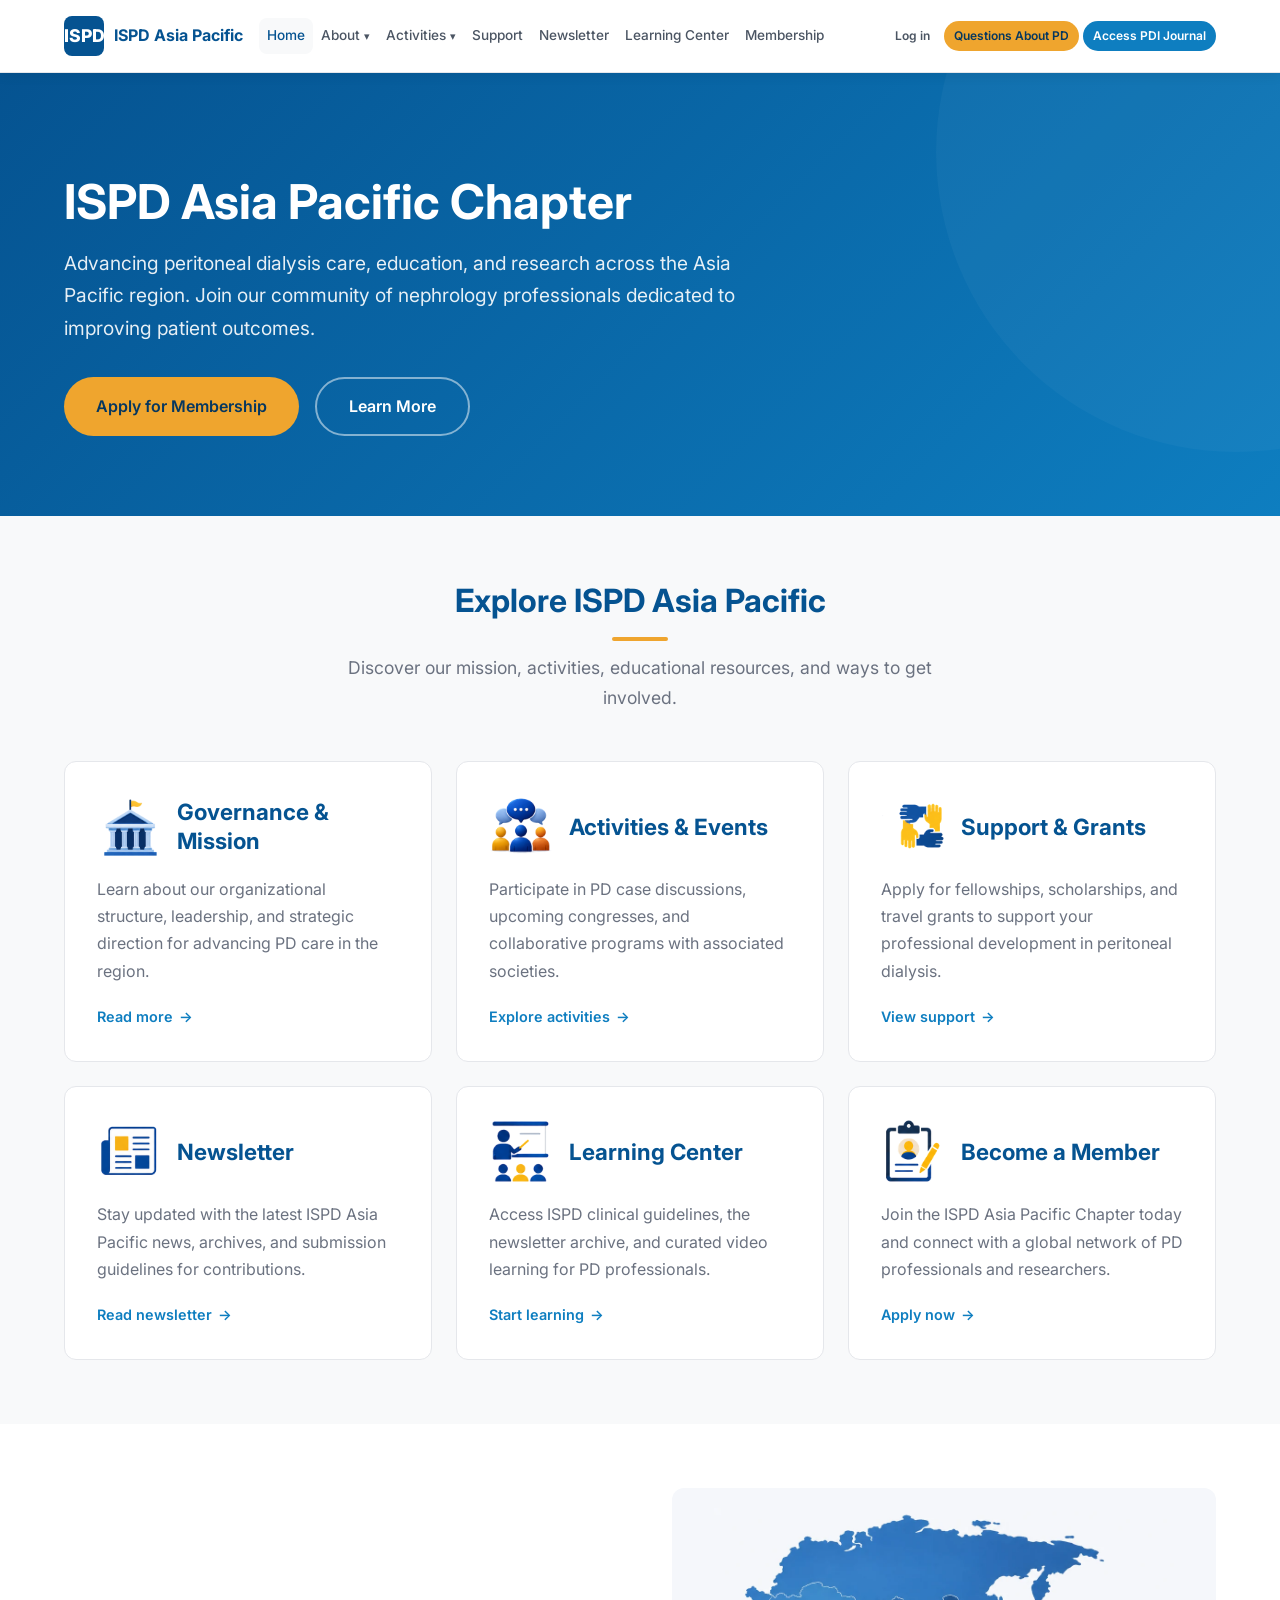
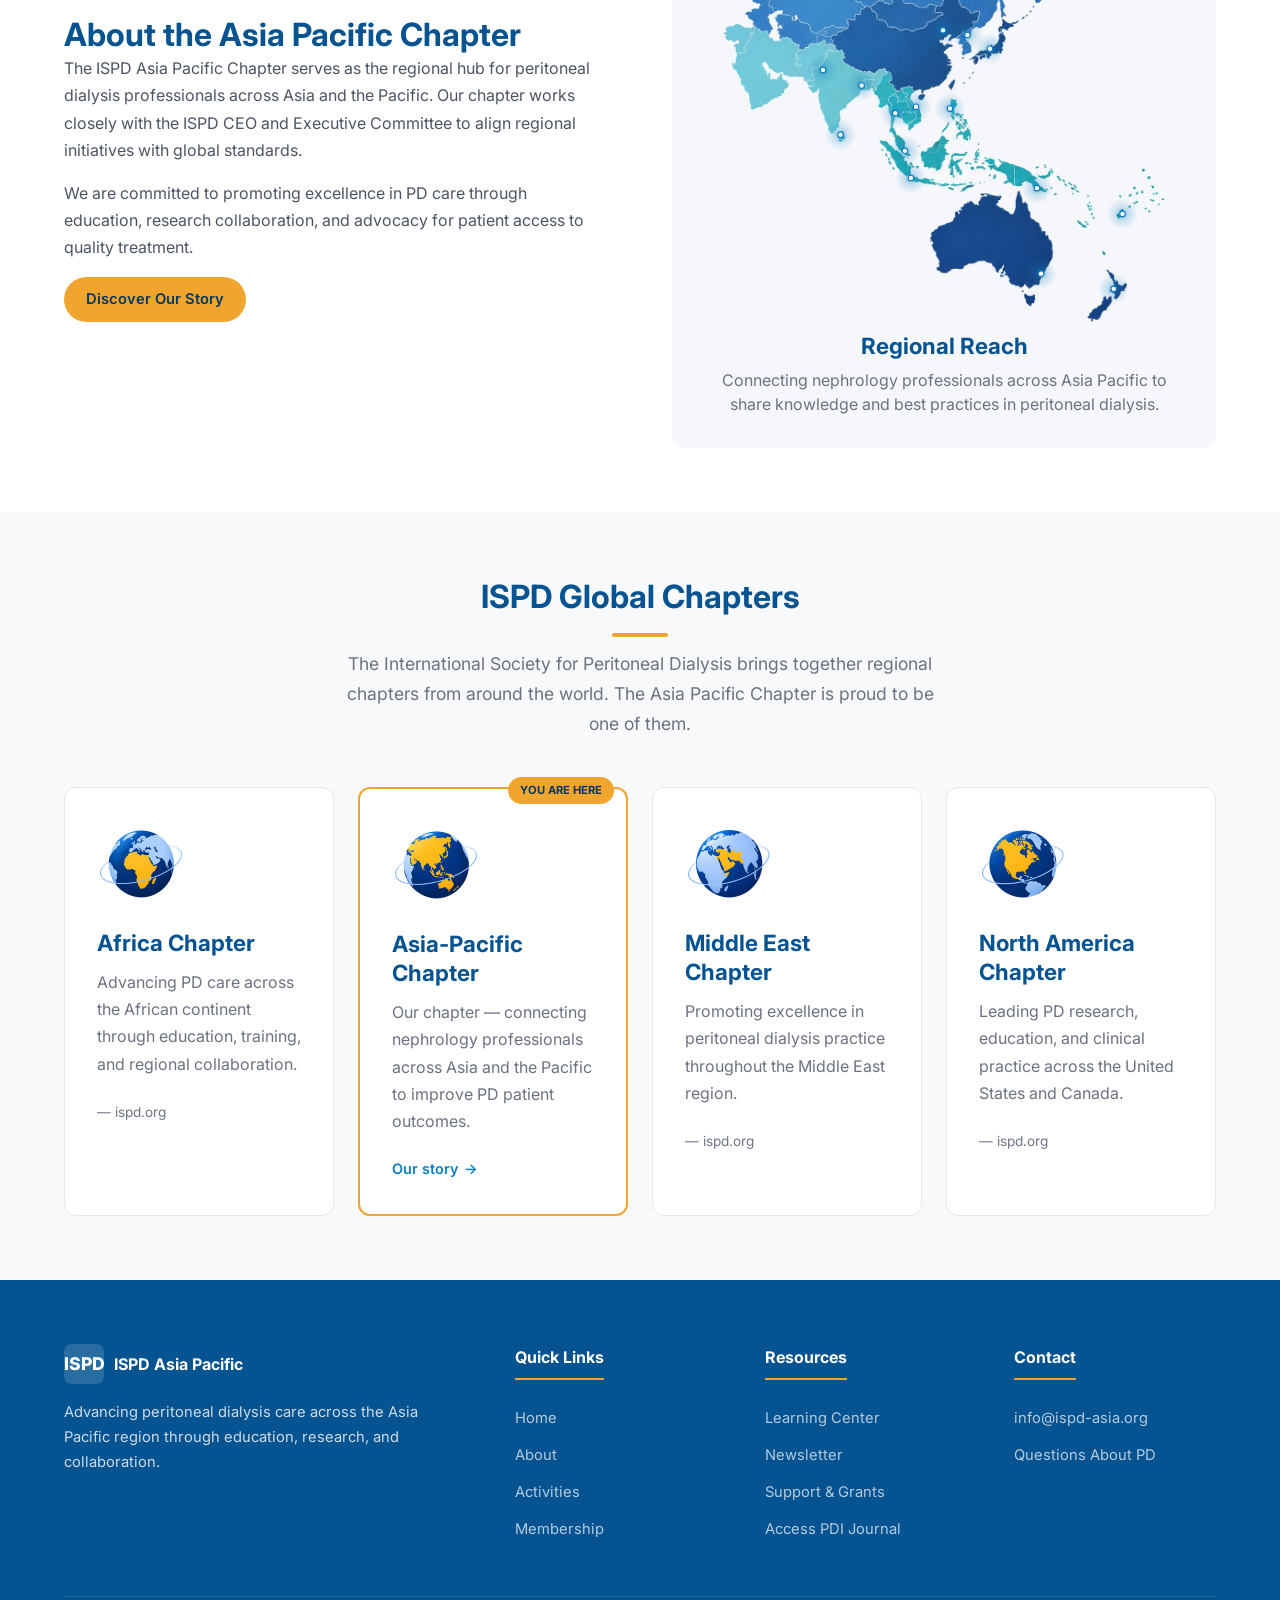
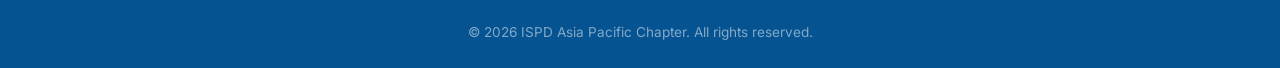
==== index.html @ c8a4e358 "Initial commit" ====
<!DOCTYPE html>
<html lang="en">
<head>
  <meta charset="UTF-8">
  <meta name="viewport" content="width=device-width, initial-scale=1.0">
  <title>Home — ISPD Asia Pacific Chapter</title>
  <meta name="description" content="The Asia-Pacific Chapter of the International Society for Peritoneal Dialysis: advancing PD care, education and research across Asia and the Pacific.">
  <meta property="og:type" content="website">
  <meta property="og:site_name" content="ISPD Asia Pacific Chapter">
  <meta property="og:title" content="ISPD Asia Pacific Chapter">
  <meta property="og:description" content="The Asia-Pacific Chapter of the International Society for Peritoneal Dialysis: advancing PD care, education and research across Asia and the Pacific.">
  <!-- og:image needs an absolute URL once the site has a domain -->
  <meta property="og:image" content="images/history-kl2025-meeting.jpg">
  <link rel="icon" href="images/favicon.svg" type="image/svg+xml">
  <link rel="preconnect" href="https://fonts.googleapis.com">
  <link href="https://fonts.googleapis.com/css2?family=Inter:wght@400;500;600;700&display=swap" rel="stylesheet">
  <link rel="stylesheet" href="css/style.css">
</head>
<body>

  <!-- Header -->
  <header class="header">
    <div class="container">
      <div class="wrapper">
        <div class="left">
          <a href="index.html" class="logo">
            <div class="logo-icon">ISPD</div>
            <div class="logo-text">
              ISPD Asia Pacific
              <small>International Society for Peritoneal Dialysis</small>
            </div>
          </a>
          <nav>
            <ul class="nav-desktop">
              <li><a href="index.html" class="active">Home</a></li>
              <li class="has-dropdown">
                <a href="about.html">About</a>
                <div class="dropdown">
                  <a href="about.html#governance">Governance</a>
                  <a href="about.html#mission">Mission &amp; Goal</a>
                  <a href="about.html#direction">Direction</a>
                  <a href="about.html#uptake">PD Uptake</a>
                  <a href="about.html#history">History</a>
                </div>
              </li>
              <li class="has-dropdown">
                <a href="activities.html">Activities</a>
                <div class="dropdown">
                  <a href="activities.html#case-discussion">PD Case Discussion</a>
                  <a href="activities.html#upcoming">Upcoming ISPD</a>
                  <a href="activities.html#award">Life-time Achievement</a>
                  <a href="activities.html#societies">Associated Societies</a>
                </div>
              </li>
              <li><a href="support.html">Support</a></li>
              <li><a href="newsletter.html">Newsletter</a></li>
              <li><a href="education.html">Learning Center</a></li>
              <li><a href="membership.html">Membership</a></li>
            </ul>
          </nav>
          <button class="menu-toggle" type="button" aria-label="Open menu" aria-expanded="false" aria-controls="mobile-nav">
            <svg viewBox="0 0 18 15" fill="none" aria-hidden="true"><path d="M0 1.25C0 .56.56 0 1.25 0h15c.69 0 1.25.56 1.25 1.25S16.94 2.5 16.25 2.5h-15C.56 2.5 0 1.94 0 1.25ZM0 7.5c0-.69.56-1.25 1.25-1.25h15c.69 0 1.25.56 1.25 1.25s-.56 1.25-1.25 1.25h-15C.56 8.75 0 8.19 0 7.5Zm17.5 6.25c0 .69-.56 1.25-1.25 1.25h-15C.56 15 0 14.44 0 13.75s.56-1.25 1.25-1.25h15c.69 0 1.25.56 1.25 1.25Z" fill="currentColor"/></svg>
            Menu
          </button>
        </div>
        <div class="right">
          <a href="#" class="btn btn-ghost btn-small">Log in</a>
          <a href="#" class="btn btn-primary btn-small">Questions About PD</a>
          <a href="#" class="btn btn-secondary btn-small">Access PDI Journal</a>
        </div>
      </div>
    </div>
  </header>

  <!-- Mobile Nav -->
  <div class="mobile-nav" id="mobile-nav">
    <button class="mobile-nav-close" aria-label="Close menu">&times;</button>
    <a href="index.html">Home</a>
    <a href="about.html">About</a>
    <div class="dropdown-mobile">
      <a href="about.html#governance">&mdash; Governance</a>
      <a href="about.html#mission">&mdash; Mission &amp; Goal</a>
      <a href="about.html#direction">&mdash; Direction</a>
      <a href="about.html#uptake">&mdash; PD Uptake</a>
      <a href="about.html#history">&mdash; History</a>
    </div>
    <a href="activities.html">Activities</a>
    <div class="dropdown-mobile">
      <a href="activities.html#case-discussion">&mdash; PD Case Discussion</a>
      <a href="activities.html#upcoming">&mdash; Upcoming ISPD</a>
      <a href="activities.html#award">&mdash; Life-time Achievement</a>
      <a href="activities.html#societies">&mdash; Associated Societies</a>
    </div>
    <a href="support.html">Support</a>
    <a href="newsletter.html">Newsletter</a>
    <a href="education.html">Learning Center</a>
    <a href="membership.html">Membership</a>
    <div class="mobile-nav-actions">
      <!-- TODO: replace href="#" with the real member login / contact / PDI journal URLs -->
      <a href="#" class="btn btn-primary btn-small">Questions About PD</a>
      <a href="#" class="btn btn-secondary btn-small">Access PDI Journal</a>
      <a href="#" class="btn btn-ghost btn-small">Log in</a>
    </div>
  </div>

  <!-- Hero -->
  <section class="hero">
    <div class="container">
      <div class="hero-content">
        <h1>ISPD Asia Pacific Chapter</h1>
        <p>Advancing peritoneal dialysis care, education, and research across the Asia Pacific region. Join our community of nephrology professionals dedicated to improving patient outcomes.</p>
        <div class="hero-btns">
          <a href="membership.html" class="btn btn-primary btn-large">Apply for Membership</a>
          <a href="about.html" class="btn btn-outline btn-large">Learn More</a>
        </div>
      </div>
    </div>
  </section>

  <!-- Quick Links / Cards -->
  <section class="section section-light">
    <div class="container">
      <div class="section-title">
        <h2>Explore ISPD Asia Pacific</h2>
        <p>Discover our mission, activities, educational resources, and ways to get involved.</p>
      </div>
      <div class="card-grid">
        <div class="card">
          <img class="card-icon" src="images/icons/governance.png" alt="" width="176" height="176" loading="lazy">
          <h3>Governance &amp; Mission</h3>
          <p>Learn about our organizational structure, leadership, and strategic direction for advancing PD care in the region.</p>
          <a href="about.html" class="card-link">Read more</a>
        </div>
        <div class="card">
          <img class="card-icon" src="images/icons/activities.png" alt="" width="176" height="176" loading="lazy">
          <h3>Activities &amp; Events</h3>
          <p>Participate in PD case discussions, upcoming congresses, and collaborative programs with associated societies.</p>
          <a href="activities.html" class="card-link">Explore activities</a>
        </div>
        <div class="card">
          <img class="card-icon" src="images/icons/support.png" alt="" width="176" height="176" loading="lazy">
          <h3>Support &amp; Grants</h3>
          <p>Apply for fellowships, scholarships, and travel grants to support your professional development in peritoneal dialysis.</p>
          <a href="support.html" class="card-link">View support</a>
        </div>
        <div class="card">
          <img class="card-icon" src="images/icons/newsletter.png" alt="" width="176" height="176" loading="lazy">
          <h3>Newsletter</h3>
          <p>Stay updated with the latest ISPD Asia Pacific news, archives, and submission guidelines for contributions.</p>
          <a href="newsletter.html" class="card-link">Read newsletter</a>
        </div>
        <div class="card">
          <img class="card-icon" src="images/icons/education.png" alt="" width="176" height="176" loading="lazy">
          <h3>Learning Center</h3>
          <p>Access ISPD clinical guidelines, the newsletter archive, and curated video learning for PD professionals.</p>
          <a href="education.html" class="card-link">Start learning</a>
        </div>
        <div class="card">
          <img class="card-icon" src="images/icons/membership.png" alt="" width="176" height="176" loading="lazy">
          <h3>Become a Member</h3>
          <p>Join the ISPD Asia Pacific Chapter today and connect with a global network of PD professionals and researchers.</p>
          <a href="membership.html" class="card-link">Apply now</a>
        </div>
      </div>
    </div>
  </section>

  <!-- Highlight Section -->
  <section class="section">
    <div class="container">
      <div class="two-col">
        <div>
          <h2>About the Asia Pacific Chapter</h2>
          <p>The ISPD Asia Pacific Chapter serves as the regional hub for peritoneal dialysis professionals across Asia and the Pacific. Our chapter works closely with the ISPD CEO and Executive Committee to align regional initiatives with global standards.</p>
          <p>We are committed to promoting excellence in PD care through education, research collaboration, and advocacy for patient access to quality treatment.</p>
          <a href="about.html" class="btn btn-primary">Discover Our Story</a>
        </div>
        <div>
          <figure class="region-card">
          <div class="region-map">
            <picture>
              <source srcset="images/asia-pacific-map.webp" type="image/webp">
              <img loading="lazy" src="images/asia-pacific-map.png" width="1000" height="909"
                   alt="Map of the Asia-Pacific region — from Central and South Asia across East and Southeast Asia to Australia, New Zealand and the Pacific islands — with glowing markers on the capital cities of the region">
            </picture>
            <svg class="region-cities" viewBox="0 0 1000 909" aria-hidden="true" focusable="false">
              <defs>
                <radialGradient id="rlAura">
                  <stop offset="0%" stop-color="#0E7EC0" stop-opacity="0.55"/>
                  <stop offset="42%" stop-color="#0E7EC0" stop-opacity="0.20"/>
                  <stop offset="100%" stop-color="#0E7EC0" stop-opacity="0"/>
                </radialGradient>
              </defs>
              <g class="rl-city" style="--delay:0.0s">
                <circle class="rl-aura" cx="237" cy="352" r="34"/>
                <circle class="rl-dot"  cx="237" cy="352" r="6"/>
              </g>
              <g class="rl-city" style="--delay:0.47s">
                <circle class="rl-aura" cx="321" cy="386" r="34"/>
                <circle class="rl-dot"  cx="321" cy="386" r="6"/>
              </g>
              <g class="rl-city" style="--delay:0.94s">
                <circle class="rl-aura" cx="275" cy="493" r="34"/>
                <circle class="rl-dot"  cx="275" cy="493" r="6"/>
              </g>
              <g class="rl-city" style="--delay:1.41s">
                <circle class="rl-aura" cx="394" cy="446" r="34"/>
                <circle class="rl-dot"  cx="394" cy="446" r="6"/>
              </g>
              <g class="rl-city" style="--delay:1.88s">
                <circle class="rl-aura" cx="439" cy="432" r="34"/>
                <circle class="rl-dot"  cx="439" cy="432" r="6"/>
              </g>
              <g class="rl-city" style="--delay:2.35s">
                <circle class="rl-aura" cx="415" cy="528" r="34"/>
                <circle class="rl-dot"  cx="415" cy="528" r="6"/>
              </g>
              <g class="rl-city" style="--delay:2.82s">
                <circle class="rl-aura" cx="428" cy="587" r="34"/>
                <circle class="rl-dot"  cx="428" cy="587" r="6"/>
              </g>
              <g class="rl-city" style="--delay:3.29s">
                <circle class="rl-aura" cx="513" cy="436" r="34"/>
                <circle class="rl-dot"  cx="513" cy="436" r="6"/>
              </g>
              <g class="rl-city" style="--delay:0.16s">
                <circle class="rl-aura" cx="498" cy="266" r="34"/>
                <circle class="rl-dot"  cx="498" cy="266" r="6"/>
              </g>
              <g class="rl-city" style="--delay:0.63s">
                <circle class="rl-aura" cx="551" cy="276" r="34"/>
                <circle class="rl-dot"  cx="551" cy="276" r="6"/>
              </g>
              <g class="rl-city" style="--delay:1.1s">
                <circle class="rl-aura" cx="600" cy="306" r="34"/>
                <circle class="rl-dot"  cx="600" cy="306" r="6"/>
              </g>
              <g class="rl-city" style="--delay:1.57s">
                <circle class="rl-aura" cx="702" cy="609" r="34"/>
                <circle class="rl-dot"  cx="702" cy="609" r="6"/>
              </g>
              <g class="rl-city" style="--delay:2.04s">
                <circle class="rl-aura" cx="711" cy="795" r="34"/>
                <circle class="rl-dot"  cx="711" cy="795" r="6"/>
              </g>
              <g class="rl-city" style="--delay:2.51s">
                <circle class="rl-aura" cx="869" cy="828" r="34"/>
                <circle class="rl-dot"  cx="869" cy="828" r="6"/>
              </g>
              <g class="rl-city" style="--delay:2.98s">
                <circle class="rl-aura" cx="888" cy="665" r="34"/>
                <circle class="rl-dot"  cx="888" cy="665" r="6"/>
              </g>
            </svg>
          </div>
            <figcaption>
              <h3>Regional Reach</h3>
              <p>Connecting nephrology professionals across Asia Pacific to share knowledge and best practices in peritoneal dialysis.</p>
            </figcaption>
          </figure>
        </div>
      </div>
    </div>
  </section>

  <!-- ISPD Global Chapters -->
  <section class="section section-light">
    <div class="container">
      <div class="section-title">
        <h2>ISPD Global Chapters</h2>
        <p>The International Society for Peritoneal Dialysis brings together regional chapters from around the world. The Asia Pacific Chapter is proud to be one of them.</p>
      </div>
      <div class="card-grid card-grid-4">
        <div class="card">
          <img class="card-icon" src="images/icons/chapter-africa.png" alt="" width="176" height="176" loading="lazy">
          <h3>Africa Chapter</h3>
          <p>Advancing PD care across the African continent through education, training, and regional collaboration.</p>
          <span style="color: var(--text-muted); font-size: 0.85rem;">— ispd.org</span>
        </div>
        <div class="card" style="border: 2px solid var(--accent); position: relative;">
          <div style="position: absolute; top: -12px; right: 12px; background: var(--accent); color: var(--on-accent); font-size: 0.7rem; font-weight: 700; padding: 4px 12px; border-radius: 999px;">YOU ARE HERE</div>
          <img class="card-icon" src="images/icons/chapter-asia-pacific.png" alt="" width="176" height="176" loading="lazy">
          <h3>Asia-Pacific Chapter</h3>
          <p>Our chapter — connecting nephrology professionals across Asia and the Pacific to improve PD patient outcomes.</p>
          <a href="about.html" class="card-link">Our story</a>
        </div>
        <div class="card">
          <img class="card-icon" src="images/icons/chapter-middle-east.png" alt="" width="176" height="176" loading="lazy">
          <h3>Middle East Chapter</h3>
          <p>Promoting excellence in peritoneal dialysis practice throughout the Middle East region.</p>
          <span style="color: var(--text-muted); font-size: 0.85rem;">— ispd.org</span>
        </div>
        <div class="card">
          <img class="card-icon" src="images/icons/chapter-north-america.png" alt="" width="176" height="176" loading="lazy">
          <h3>North America Chapter</h3>
          <p>Leading PD research, education, and clinical practice across the United States and Canada.</p>
          <span style="color: var(--text-muted); font-size: 0.85rem;">— ispd.org</span>
        </div>
      </div>
    </div>
  </section>

  <!-- Footer -->
  <footer class="footer">
    <div class="container">
      <div class="footer-grid">
        <div>
          <div class="logo" style="margin-bottom: 16px; color: #fff;">
            <div class="logo-icon" style="background: rgba(255,255,255,0.15);">ISPD</div>
            <div class="logo-text" style="color: #fff;">
              ISPD Asia Pacific
              <small style="color: rgba(255,255,255,0.6);">International Society for Peritoneal Dialysis</small>
            </div>
          </div>
          <p>Advancing peritoneal dialysis care across the Asia Pacific region through education, research, and collaboration.</p>
        </div>
        <div>
          <h4>Quick Links</h4>
          <a href="index.html">Home</a>
          <a href="about.html">About</a>
          <a href="activities.html">Activities</a>
          <a href="membership.html">Membership</a>
        </div>
        <div>
          <h4>Resources</h4>
          <a href="education.html">Learning Center</a>
          <a href="newsletter.html">Newsletter</a>
          <a href="support.html">Support &amp; Grants</a>
          <a href="#">Access PDI Journal</a>
        </div>
        <div>
          <h4>Contact</h4>
          <a href="mailto:info@ispd-asia.org">info@ispd-asia.org</a>
          <a href="#">Questions About PD</a>
        </div>
      </div>
      <div class="footer-bottom">
        © 2026 ISPD Asia Pacific Chapter. All rights reserved.
      </div>
    </div>
  </footer>

  <script src="js/main.js"></script>
</body>
</html>
---- css/style.css ----
/* ========================================
   ISPD Asia Pacific Chapter - Static Site
   ======================================== */

/* --- CSS Variables --- */
:root {
  /* Palette sampled from ispd.org (its own CSS custom properties) */
  --primary: #055391;        /* ISPD navy   - headings, header, hero  */
  --primary-light: #0E7EC0;  /* ISPD blue   - gradients, hover        */
  --secondary: #0E7EC0;      /* ISPD blue   - secondary buttons, links*/
  --accent: #EFA52E;         /* ISPD gold   - primary call to action   */
  --accent-dark: #D68C1B;
  --on-accent: #06375F;      /* navy text on gold: 5.4:1, readable    */
  --text: #4B5563;
  --text-light: #6B7280;
  --text-muted: #6E7686;   /* 4.6:1 on white - the ISPD grey is too pale to read */
  --bg: #ffffff;
  --bg-light: #F8F9FA;
  --bg-dark: #055391;
  --border: #E5E7EB;
  --shadow: 0 2px 12px rgba(0, 0, 0, 0.08);
  --shadow-hover: 0 8px 24px rgba(0, 0, 0, 0.12);
  --radius: 8px;
  --radius-lg: 12px;
  --radius-pill: 999px;
  --container: 1200px;
  --font: 'Inter', -apple-system, BlinkMacSystemFont, 'Segoe UI', Roboto, sans-serif;
  --transition: all 0.3s ease;
}

/* --- Reset & Base --- */
*, *::before, *::after { box-sizing: border-box; margin: 0; padding: 0; }
html { scroll-behavior: smooth; }
body {
  font-family: var(--font);
  font-size: 16px;
  line-height: 1.7;
  color: var(--text);
  background: var(--bg);
}
img { max-width: 100%; height: auto; display: block; }
a { color: var(--secondary); text-decoration: none; transition: var(--transition); }
a:hover { color: var(--primary); }
ul { list-style: none; }
h1, h2, h3, h4 { font-weight: 700; line-height: 1.3; color: var(--primary); }
h1 { font-size: 2.5rem; }
h2 { font-size: 2rem; }
h3 { font-size: 1.4rem; }
h4 { font-size: 1.1rem; }
p { margin-bottom: 1rem; }

/* --- Layout --- */
.container { max-width: var(--container); margin: 0 auto; padding: 0 24px; }
.section { padding: 64px 0; }
.section-light { background: var(--bg-light); }
.section-title {
  text-align: center;
  margin-bottom: 48px;
}
.section-title h2::after {
  content: '';
  display: block;
  width: 56px;
  height: 4px;
  margin: 16px auto 0;
  background: var(--accent);
  border-radius: 2px;
}
.section-title h2 { margin-bottom: 12px; }
.section-title p {
  color: var(--text-light);
  font-size: 1.1rem;
  max-width: 600px;
  margin: 0 auto;
}

/* --- Header --- */
.header {
  background: var(--bg);
  border-bottom: 1px solid var(--border);
  position: sticky;
  top: 0;
  z-index: 1000;
  box-shadow: var(--shadow);
}
.header .wrapper {
  display: flex;
  align-items: center;
  justify-content: space-between;
  height: 72px;
  gap: 16px;
}
.header .left {
  display: flex;
  align-items: center;
  gap: 16px;
  flex-shrink: 0;
  min-width: 0;
}
.logo {
  display: flex;
  align-items: center;
  gap: 10px;
  font-weight: 700;
  font-size: 1rem;
  color: var(--primary);
  white-space: nowrap;
  flex-shrink: 0;
}
.logo-icon {
  width: 40px;
  height: 40px;
  background: var(--primary);
  border-radius: var(--radius);
  display: flex;
  align-items: center;
  justify-content: center;
  color: #fff;
  font-size: 1.1rem;
  font-weight: 800;
  flex-shrink: 0;
}
.logo-text small {
  display: block;
  font-size: 0.7rem;
  font-weight: 500;
  color: var(--text-muted);
  letter-spacing: 0.3px;
  line-height: 1.3;
}

/* --- Navigation --- */
.nav-desktop { display: flex; align-items: center; gap: 2px; }
.nav-desktop > li { position: relative; }
.nav-desktop > li > a {
  display: block;
  padding: 8px 12px;
  color: var(--text);
  font-weight: 500;
  font-size: 0.9rem;
  border-radius: var(--radius);
  white-space: nowrap;
}
.nav-desktop > li > a:hover,
.nav-desktop > li > a.active {
  background: var(--bg-light);
  color: var(--primary);
}
.nav-desktop > li.has-dropdown > a::after {
  content: '▾';
  margin-left: 4px;
  font-size: 0.7rem;
}
.dropdown {
  position: absolute;
  top: 100%;
  left: 0;
  background: var(--bg);
  border: 1px solid var(--border);
  border-radius: var(--radius);
  box-shadow: var(--shadow-hover);
  min-width: 220px;
  padding: 8px 0;
  opacity: 0;
  visibility: hidden;
  transform: translateY(8px);
  transition: var(--transition);
}
.nav-desktop > li:hover .dropdown {
  opacity: 1;
  visibility: visible;
  transform: translateY(0);
}
.dropdown a {
  display: block;
  padding: 10px 20px;
  color: var(--text);
  font-size: 0.92rem;
}
.dropdown a:hover {
  background: var(--bg-light);
  color: var(--primary);
}

/* --- Header Right --- */
.header .right {
  display: flex;
  align-items: center;
  gap: 8px;
  flex-shrink: 0;
}
.header .right .btn-small {
  padding: 6px 12px;
  font-size: 0.8rem;
}

/* --- Buttons --- */
.btn {
  display: inline-flex;
  align-items: center;
  justify-content: center;
  gap: 6px;
  padding: 10px 22px;
  font-size: 0.92rem;
  font-weight: 600;
  border-radius: var(--radius-pill);
  border: none;
  cursor: pointer;
  transition: var(--transition);
  text-decoration: none;
}
/* ISPD swaps gold and blue between a button and its hover state */
.btn-primary {
  background: var(--accent);
  color: var(--on-accent);
}
.btn-primary:hover {
  background: var(--secondary);
  color: #fff;
  transform: translateY(-1px);
  box-shadow: var(--shadow-hover);
}
.btn-secondary {
  background: var(--secondary);
  color: #fff;
}
.btn-secondary:hover {
  background: var(--accent);
  color: var(--on-accent);
  transform: translateY(-1px);
}
.btn-outline {
  background: transparent;
  color: var(--primary);
  border: 2px solid var(--primary);
}
.btn-outline:hover {
  background: var(--primary);
  color: #fff;
}
.btn-ghost {
  background: transparent;
  color: var(--text);
  padding: 10px 14px;
}
.btn-ghost:hover { color: var(--primary); }
.btn-small { padding: 7px 16px; font-size: 0.85rem; }
.btn-large { padding: 14px 32px; font-size: 1rem; }

/* --- Mobile Menu --- */
.menu-toggle {
  display: none;
  align-items: center;
  gap: 8px;
  cursor: pointer;
  font-weight: 600;
  font-size: 0.95rem;
  color: var(--text);
  padding: 8px 12px;
  border-radius: var(--radius);
}
.menu-toggle:hover { background: var(--bg-light); }
.menu-toggle svg { width: 20px; height: 20px; }

/* --- Hero --- */
.hero {
  background: linear-gradient(135deg, var(--primary) 0%, var(--primary-light) 100%);
  color: #fff;
  padding: 100px 0 80px;
  position: relative;
  overflow: hidden;
}
.hero::before {
  content: '';
  position: absolute;
  top: -50%;
  right: -20%;
  width: 600px;
  height: 600px;
  background: rgba(255,255,255,0.03);
  border-radius: 50%;
}
.hero .container { position: relative; z-index: 1; }
.hero-content { max-width: 700px; }
.hero h1 {
  font-size: 3rem;
  color: #fff;
  margin-bottom: 16px;
  line-height: 1.2;
}
.hero p {
  font-size: 1.2rem;
  opacity: 0.9;
  margin-bottom: 32px;
}
.hero-btns {
  display: flex;
  gap: 16px;
  flex-wrap: wrap;
}
.hero .btn-primary {
  background: var(--accent);
  color: var(--on-accent);
}
.hero .btn-primary:hover {
  background: #fff;
  color: var(--primary);
  transform: translateY(-2px);
}
.hero .btn-outline {
  border-color: rgba(255,255,255,0.5);
  color: #fff;
}
.hero .btn-outline:hover {
  background: rgba(255,255,255,0.1);
  border-color: #fff;
  color: #fff;
}

/* --- Cards --- */
.card-grid {
  display: grid;
  grid-template-columns: repeat(auto-fit, minmax(280px, 1fr));
  gap: 24px;
}
/* Use for rows of four cards so the last one does not sit alone on its own line. */
.card-grid-4 { grid-template-columns: repeat(auto-fit, minmax(230px, 1fr)); }
.card {
  background: var(--bg);
  border: 1px solid var(--border);
  border-radius: var(--radius-lg);
  padding: 32px;
  transition: var(--transition);
}
.card:hover {
  box-shadow: var(--shadow-hover);
  transform: translateY(-4px);
  border-color: var(--accent);
}
.card-icon {
  width: 76px;
  height: 76px;
  display: flex;
  align-items: center;
  justify-content: center;
  font-size: 2.6rem;   /* the cards that still use an emoji */
  line-height: 1;
  margin-bottom: 20px;
  color: var(--primary);
}
/* illustrated icons: transparent PNGs, so no tinted box behind them */
img.card-icon { object-fit: contain; }
/* the chapter globes keep the stacked layout, so they get a little more room;
   at 76px the gold region is hard to make out */
.card-grid-4 .card-icon { width: 88px; height: 88px; }
.card h3 { margin-bottom: 12px; }

/* Icon and heading share the first row, so the pair reads as one unit and the
   grid gets noticeably shorter. Scoped away from .card-grid-4: those cards are
   only ~230px wide and a heading beside the icon wraps to two lines there. */
.card-grid:not(.card-grid-4) .card {
  display: grid;
  grid-template-columns: 64px 1fr;
  column-gap: 16px;
  align-items: center;
  align-content: start;
}
.card-grid:not(.card-grid-4) .card > * { grid-column: 1 / -1; }
.card-grid:not(.card-grid-4) .card .card-icon {
  grid-column: 1;
  grid-row: 1;
  width: 64px;
  height: 64px;
  margin-bottom: 0;
  font-size: 2.1rem;
}
.card-grid:not(.card-grid-4) .card h3 {
  grid-column: 2;
  grid-row: 1;
  margin-bottom: 0;
}
.card-grid:not(.card-grid-4) .card p { margin-top: 18px; }
.card-grid:not(.card-grid-4) .card .card-link { justify-self: start; }
.card p { color: var(--text-light); margin-bottom: 20px; }
.card-link {
  display: inline-flex;
  align-items: center;
  gap: 6px;
  font-weight: 600;
  font-size: 0.9rem;
}
.card-link::after {
  content: '→';
  transition: var(--transition);
}
.card:hover .card-link::after { transform: translateX(4px); }

/* --- Feature List --- */
.feature-list li {
  display: flex;
  align-items: flex-start;
  gap: 16px;
  padding: 20px 0;
  border-bottom: 1px solid var(--border);
}
.feature-list li:last-child { border-bottom: none; }
.feature-list .icon {
  width: 48px;
  height: 48px;
  background: var(--bg-light);
  border-radius: var(--radius);
  display: flex;
  align-items: center;
  justify-content: center;
  font-size: 1.3rem;
  flex-shrink: 0;
  color: var(--primary);
}
.feature-list img.icon {
  width: 64px;
  height: 64px;
  background: none;
  border-radius: 0;
  box-shadow: none;          /* .two-col img would otherwise frame them */
  object-fit: contain;
  display: block;
}
.feature-list h4 { margin-bottom: 4px; }
.feature-list p { margin: 0; color: var(--text-light); font-size: 0.95rem; }

/* --- Two Columns --- */
.two-col {
  display: grid;
  grid-template-columns: 1fr 1fr;
  gap: 64px;
  align-items: center;
}
.two-col.reverse { direction: rtl; }
.two-col.reverse > * { direction: ltr; }
.two-col img {
  border-radius: var(--radius-lg);
  box-shadow: var(--shadow);
}

/* --- Page Header --- */
.page-header {
  background: linear-gradient(135deg, var(--primary) 0%, var(--primary-light) 100%);
  border-bottom: 4px solid var(--accent);
  color: #fff;
  padding: 60px 0;
  text-align: center;
}
.page-header h1 { color: #fff; margin-bottom: 8px; }
.page-header p { opacity: 0.9; font-size: 1.1rem; margin: 0; }

/* --- Breadcrumb --- */
.breadcrumb {
  display: flex;
  align-items: center;
  gap: 8px;
  font-size: 0.85rem;
  color: var(--text-muted);
  margin-bottom: 24px;
}
.breadcrumb a { color: var(--text-muted); }
.breadcrumb a:hover { color: var(--primary); }
.breadcrumb span { color: var(--text-light); }

/* --- Content Styles --- */
.content h2 { margin: 40px 0 16px; }
.content h3 { margin: 28px 0 12px; }
.content ul { list-style: disc; padding-left: 24px; margin-bottom: 16px; }
.content ul li { margin-bottom: 8px; color: var(--text-light); }
.content p { color: var(--text-light); }

/* --- Form --- */
.form-group { margin-bottom: 20px; }
.form-group label {
  display: block;
  font-weight: 600;
  font-size: 0.9rem;
  margin-bottom: 6px;
  color: var(--text);
}
.form-group input,
.form-group textarea,
.form-group select {
  width: 100%;
  padding: 12px 16px;
  border: 1px solid var(--border);
  border-radius: var(--radius);
  font-family: var(--font);
  font-size: 0.95rem;
  color: var(--text);
  background: var(--bg);
  transition: var(--transition);
}
.form-group input:focus,
.form-group textarea:focus,
.form-group select:focus {
  outline: none;
  border-color: var(--secondary);
  box-shadow: 0 0 0 3px rgba(74, 159, 212, 0.15);
}
.form-row {
  display: grid;
  grid-template-columns: 1fr 1fr;
  gap: 16px;
}

/* --- Footer --- */
.footer {
  background: var(--primary);
  color: rgba(255,255,255,0.8);
  padding: 64px 0 24px;
}
.footer-grid {
  display: grid;
  grid-template-columns: 2fr 1fr 1fr 1fr;
  gap: 48px;
  margin-bottom: 48px;
}
.footer h4 {
  color: #fff;
  font-size: 1rem;
  margin-bottom: 20px;
  padding-bottom: 10px;
  border-bottom: 2px solid var(--accent);
  display: inline-block;
}
.footer p { font-size: 0.92rem; line-height: 1.7; }
.footer a {
  display: block;
  color: rgba(255,255,255,0.7);
  padding: 6px 0;
  font-size: 0.92rem;
}
.footer a:hover { color: var(--accent); }
.footer-bottom {
  border-top: 1px solid rgba(255,255,255,0.1);
  padding-top: 24px;
  text-align: center;
  font-size: 0.85rem;
  color: rgba(255,255,255,0.5);
}

/* --- Responsive --- */
/* The header holds logo + 7 nav items + 3 buttons; it needs about 1460px at full size.
   Shrink it in stages so nothing ever pushes the page wider than the viewport. */
@media (max-width: 1500px) {
  .header .wrapper { gap: 10px; }
  .logo-text small { display: none; }
  .nav-desktop { gap: 0; }
  .nav-desktop > li > a { padding: 6px 8px; font-size: 0.85rem; }
  .header .right { gap: 4px; }
  .header .right .btn-small { padding: 5px 10px; font-size: 0.75rem; }
}

@media (max-width: 1180px) {
  .header .right .btn-secondary { display: none; }
}

@media (max-width: 1060px) {
  .header .right .btn-primary { display: none; }
}

@media (max-width: 992px) {
  .two-col { grid-template-columns: 1fr; gap: 40px; }
  .footer-grid { grid-template-columns: 1fr 1fr; }
  .hero h1 { font-size: 2.4rem; }
}

/* Below this the desktop nav no longer fits: switch to the hamburger menu.
   All header buttons move into the mobile menu. */
@media (max-width: 960px) {
  .menu-toggle { display: flex; }
  .nav-desktop { display: none; }
  .header .right .btn { display: none; }
  .logo-text small { display: block; }
}

@media (max-width: 768px) {
  .hero { padding: 60px 0 50px; }
  .hero h1 { font-size: 1.9rem; }
  .hero p { font-size: 1rem; }
  .section { padding: 48px 0; }
  h2 { font-size: 1.6rem; }
  .footer-grid { grid-template-columns: 1fr; gap: 32px; }
  .form-row { grid-template-columns: 1fr; }
  .page-header { padding: 40px 0; }
  .page-header h1 { font-size: 1.8rem; }
}

@media (max-width: 420px) {
  .container { padding: 0 16px; }
  .logo-text small { display: none; }
  .logo { font-size: 0.95rem; }
}

/* --- History Gallery --- */
.history-gallery {
  display: grid;
  grid-template-columns: repeat(auto-fit, minmax(280px, 1fr));
  gap: 24px;
  margin-top: 40px;
}
.history-gallery figure {
  margin: 0;
}
.history-gallery img {
  border-radius: var(--radius-lg);
  width: 100%;
  box-shadow: var(--shadow);
  transition: var(--transition);
}
.history-gallery img:hover {
  box-shadow: var(--shadow-hover);
  transform: translateY(-2px);
}
.history-gallery figcaption {
  margin-top: 10px;
  font-size: 0.9rem;
  color: var(--text-light);
  text-align: center;
  line-height: 1.5;
}

/* --- Figure (general) --- */
figure { margin: 0; }
figcaption {
  margin-top: 10px;
  font-size: 0.9rem;
  color: var(--text-light);
  text-align: center;
  line-height: 1.5;
}

/* --- Mobile Nav Overlay --- */
.mobile-nav {
  position: fixed;
  top: 0; left: 0;
  width: 100%; height: 100%;
  background: var(--bg);
  z-index: 2000;
  padding: 80px 24px 24px;
  transform: translateX(-100%);
  transition: transform 0.3s ease;
  overflow-y: auto;
}
.mobile-nav.open { transform: translateX(0); }
.mobile-nav-close {
  position: absolute;
  top: 20px; right: 20px;
  width: 40px; height: 40px;
  background: var(--bg-light);
  border: none;
  border-radius: var(--radius);
  font-size: 1.4rem;
  cursor: pointer;
  display: flex;
  align-items: center;
  justify-content: center;
}
.mobile-nav a {
  display: block;
  padding: 14px 0;
  font-size: 1.1rem;
  font-weight: 600;
  color: var(--text);
  border-bottom: 1px solid var(--border);
}
.mobile-nav a:hover { color: var(--primary); }
.mobile-nav .dropdown-mobile {
  padding-left: 16px;
  margin-bottom: 8px;
}
.mobile-nav .dropdown-mobile a {
  font-size: 0.95rem;
  font-weight: 400;
  padding: 10px 0;
}


/* --- Tabs (Learning Center) --- */
.tab-nav {
  display: flex;
  gap: 8px;
  border-bottom: 2px solid var(--border);
  margin-bottom: 32px;
  flex-wrap: wrap;
}
.tab-nav button {
  background: none;
  border: none;
  padding: 12px 20px;
  font-family: var(--font);
  font-size: 0.95rem;
  font-weight: 600;
  color: var(--text-muted);
  cursor: pointer;
  border-bottom: 3px solid transparent;
  margin-bottom: -2px;
  transition: var(--transition);
}
.tab-nav button:hover { color: var(--primary); }
.tab-nav button.active { color: var(--primary); border-bottom-color: var(--accent); }
.tab-panel { display: none; }
.tab-panel.active { display: block; }

/* --- Document lists --- */
.guide-list ul { list-style: none; padding: 0; margin: 0; }
.guide-list li { border-bottom: 1px solid var(--border); }
.guide-list li:last-child { border-bottom: none; }
.guide-list a {
  display: flex;
  align-items: center;
  gap: 10px;
  padding: 12px 0;
  color: var(--text);
  font-size: 0.95rem;
  transition: var(--transition);
}
.guide-list a:hover { color: var(--primary); padding-left: 6px; }
.guide-list a::before { content: '\1F4D1'; font-size: 1.1rem; flex-shrink: 0; }

/* --- Video cards --- */
.video-grid {
  display: grid;
  grid-template-columns: repeat(auto-fit, minmax(320px, 1fr));
  gap: 24px;
}
.video-card {
  background: var(--bg);
  border: 1px solid var(--border);
  border-radius: var(--radius-lg);
  overflow: hidden;
  transition: var(--transition);
}
.video-card:hover { box-shadow: var(--shadow-hover); }
/* Click-to-play poster. A raw YouTube iframe cannot start from a file:// page
   (its origin is "null" and the player answers with error 153), and it shows an
   error box with no internet — so the player is only inserted on click. */
.video-thumb {
  position: relative;
  padding-bottom: 56.25%;
  background: linear-gradient(135deg, var(--primary) 0%, var(--primary-light) 100%);
  overflow: hidden;
}
.video-thumb iframe, .video-thumb .video-poster {
  position: absolute;
  top: 0; left: 0;
  width: 100%; height: 100%;
  border: none;
}
.video-thumb .video-poster {
  object-fit: cover;
  transition: var(--transition);
}
.video-thumb.no-poster .video-poster { display: none; }
.video-play {
  position: absolute;
  top: 0; left: 0;
  width: 100%; height: 100%;
  display: flex;
  align-items: center;
  justify-content: center;
  background: rgba(5, 83, 145, 0.28);
  border: none;
  cursor: pointer;
  transition: var(--transition);
}
.video-play::after {
  content: '';
  width: 62px;
  height: 62px;
  border-radius: 50%;
  background: var(--accent) url("data:image/svg+xml,%3Csvg xmlns='http://www.w3.org/2000/svg' viewBox='0 0 24 24'%3E%3Cpath d='M9 6.5v11l9-5.5z' fill='%2306375F'/%3E%3C/svg%3E") center/58% no-repeat;
  box-shadow: 0 4px 16px rgba(0,0,0,0.28);
  transition: var(--transition);
}
.video-play:hover { background: rgba(5, 83, 145, 0.12); }
.video-play:hover::after { transform: scale(1.1); }
.video-thumb.no-poster .video-play { background: none; }
.video-info { padding: 20px; }
.video-info h3 { margin-bottom: 8px; font-size: 1.1rem; }
.video-info p { color: var(--text-light); font-size: 0.9rem; margin: 0; }
.video-info .btn { margin-top: 12px; }

.tag {
  display: inline-block;
  background: var(--bg-light);
  color: var(--primary);
  font-size: 0.75rem;
  font-weight: 600;
  padding: 3px 10px;
  border-radius: 999px;
  margin-right: 6px;
}

/* --- Year accordion (newsletter archive) --- */
.year-group {
  margin-bottom: 16px;
  border: 1px solid var(--border);
  border-radius: var(--radius);
  overflow: hidden;
}
.year-toggle {
  width: 100%;
  background: var(--bg-light);
  border: none;
  padding: 14px 20px;
  font-family: var(--font);
  font-size: 1rem;
  font-weight: 600;
  color: var(--primary);
  cursor: pointer;
  display: flex;
  align-items: baseline;
  gap: 10px;
  text-align: left;
  transition: var(--transition);
}
.year-toggle span { font-weight: 500; color: var(--text-light); font-size: 0.9rem; }
.year-toggle:hover { background: #e8ecf1; }
.year-toggle::after {
  content: '\25BC';
  margin-left: auto;
  font-size: 0.75rem;
  transition: transform 0.2s;
}
.year-toggle[aria-expanded="true"]::after { transform: rotate(180deg); }
.year-content { display: none; padding: 8px 20px 16px; }
.year-content.open { display: block; }
.year-content ul { list-style: none; padding: 0; margin: 0; }
.year-content li { border-bottom: 1px solid var(--border); }
.year-content li:last-child { border-bottom: none; }
.year-content a {
  display: flex;
  align-items: center;
  gap: 10px;
  padding: 10px 0;
  color: var(--text);
  font-size: 0.92rem;
  transition: var(--transition);
}
.year-content a:hover { color: var(--primary); padding-left: 6px; }
.year-content a::before { content: '\1F4C4'; font-size: 1.1rem; flex-shrink: 0; }

/* --- Visible keyboard focus --- */
a:focus-visible,
button:focus-visible,
input:focus-visible,
select:focus-visible,
textarea:focus-visible {
  outline: 3px solid var(--secondary);
  outline-offset: 2px;
}

/* --- Menu toggle button reset --- */
.menu-toggle {
  background: none;
  border: none;
  font-family: var(--font);
  color: var(--text);
}

/* --- Header actions repeated inside the mobile menu --- */
.mobile-nav-actions {
  display: flex;
  flex-direction: column;
  gap: 10px;
  margin-top: 24px;
  padding-top: 24px;
  border-top: 1px solid var(--border);
}
.mobile-nav .mobile-nav-actions a {
  border-bottom: none;
  padding: 10px 16px;
  text-align: center;
  font-size: 0.95rem;
}
@media (min-width: 961px) {
  .mobile-nav-actions { display: none; }
}

/* --- Regional Reach card (home page) --- */
.region-card {
  margin: 0;
  /* same flat tone as the map artwork, so the image edge is invisible */
  background: #f5f7fb;
  border-radius: var(--radius-lg);
  padding: 20px 32px 32px;
  text-align: center;
}
.region-card img {
  width: 100%;
  max-width: 460px;
  height: auto;
  margin: 0 auto;
  /* the artwork already carries the card's own background, so no frame */
  border-radius: 0;
  box-shadow: none;
}
.region-card figcaption {
  margin-top: 4px;
  font-size: 1rem;
  color: inherit;
}
.region-card figcaption h3 { margin-bottom: 8px; }
.region-card figcaption p { color: var(--text-light); margin: 0; }

@media (max-width: 520px) {
  .region-card { padding: 12px 16px 24px; }
}

/* --- Regional Reach: glowing capital-city markers --- */
.region-map { position: relative; max-width: 460px; margin: 0 auto; }
.region-map img { width: 100%; max-width: none; }
.region-cities {
  position: absolute;
  inset: 0;
  width: 100%;
  height: 100%;
  pointer-events: none;
  overflow: visible;
}
/* soft halo, then a bright bead on top of it */
.rl-aura {
  fill: url(#rlAura);
  transform-box: fill-box;
  transform-origin: center;
  animation: rl-breathe 3.6s ease-in-out infinite;
  animation-delay: var(--delay);
}
.rl-dot {
  fill: #fff;
  stroke: #0E7EC0;
  stroke-width: 2.5;
}
@keyframes rl-breathe {
  0%, 100% { transform: scale(0.82); opacity: 0.7; }
  50%      { transform: scale(1.12); opacity: 1; }
}

@media (prefers-reduced-motion: reduce) {
  .rl-aura { animation: none; opacity: 0.9; }
}

/* --- Chart figure (About: PD uptake) --- */
.chart-figure {
  margin: 32px 0 8px;
  padding: 24px;
  background: var(--bg-light);
  border-radius: var(--radius-lg);
}
.chart-figure .chart-head h3 { font-size: 1.1rem; margin-bottom: 4px; }
.chart-figure .chart-head p { color: var(--text-light); font-size: 0.92rem; margin: 0; }
.chart-legend {
  display: flex;
  flex-wrap: wrap;
  gap: 8px 20px;
  margin: 16px 0 4px;
  padding: 0;
  list-style: none;
  font-size: 0.88rem;
  color: var(--text-light);
}
.chart-legend li { display: flex; align-items: center; gap: 8px; margin: 0; padding: 0; }
.chart-legend .key { width: 14px; height: 14px; border-radius: 3px; flex-shrink: 0; }
.chart-legend .key-hi { background: #C98410; }
.chart-legend .key-lo { background: #4E86BE; }
.map-wrap { margin: 16px 0 4px; }
.map-wrap img {
  display: block;
  width: 100%;
  height: auto;
  max-width: 900px;
  margin: 0 auto;
}
.map-legend { margin-top: 4px; }
.chart-legend .b0 { background: #E4E7EA; }
.chart-legend .b1 { background: #CBDDEF; }
.chart-legend .b2 { background: #94BCDF; }
.chart-legend .b3 { background: #4E86BE; }
.chart-legend .b4 { background: #0B4F87; }
.chart-legend .key-ap {
  background: transparent;
  border: 2px solid #C98410;
  border-radius: 3px;
}
.chart-source {
  margin: 10px 0 0;
  font-size: 0.8rem;
  line-height: 1.6;
  color: var(--text-light);
}
.chart-table { margin-top: 14px; font-size: 0.88rem; }
.chart-table summary {
  cursor: pointer;
  color: var(--secondary);
  font-weight: 600;
  padding: 4px 0;
}
.chart-table table { width: 100%; border-collapse: collapse; margin-top: 12px; }
.chart-table th,
.chart-table td {
  padding: 7px 10px;
  text-align: right;
  border-bottom: 1px solid var(--border);
}
.chart-table th:first-child,
.chart-table td:first-child { text-align: left; }
.chart-table thead th { font-size: 0.82rem; color: var(--primary); }
.chart-table td { color: var(--text); font-variant-numeric: tabular-nums; }
.chart-table tr.is-ap td { font-weight: 600; }
.chart-table tr.is-ap td:first-child::before {
  content: '';
  display: inline-block;
  width: 9px;
  height: 9px;
  margin-right: 8px;
  border-radius: 2px;
  background: #C98410;
}
.chart-table tr.is-total td { border-bottom: none; color: var(--text-light); }
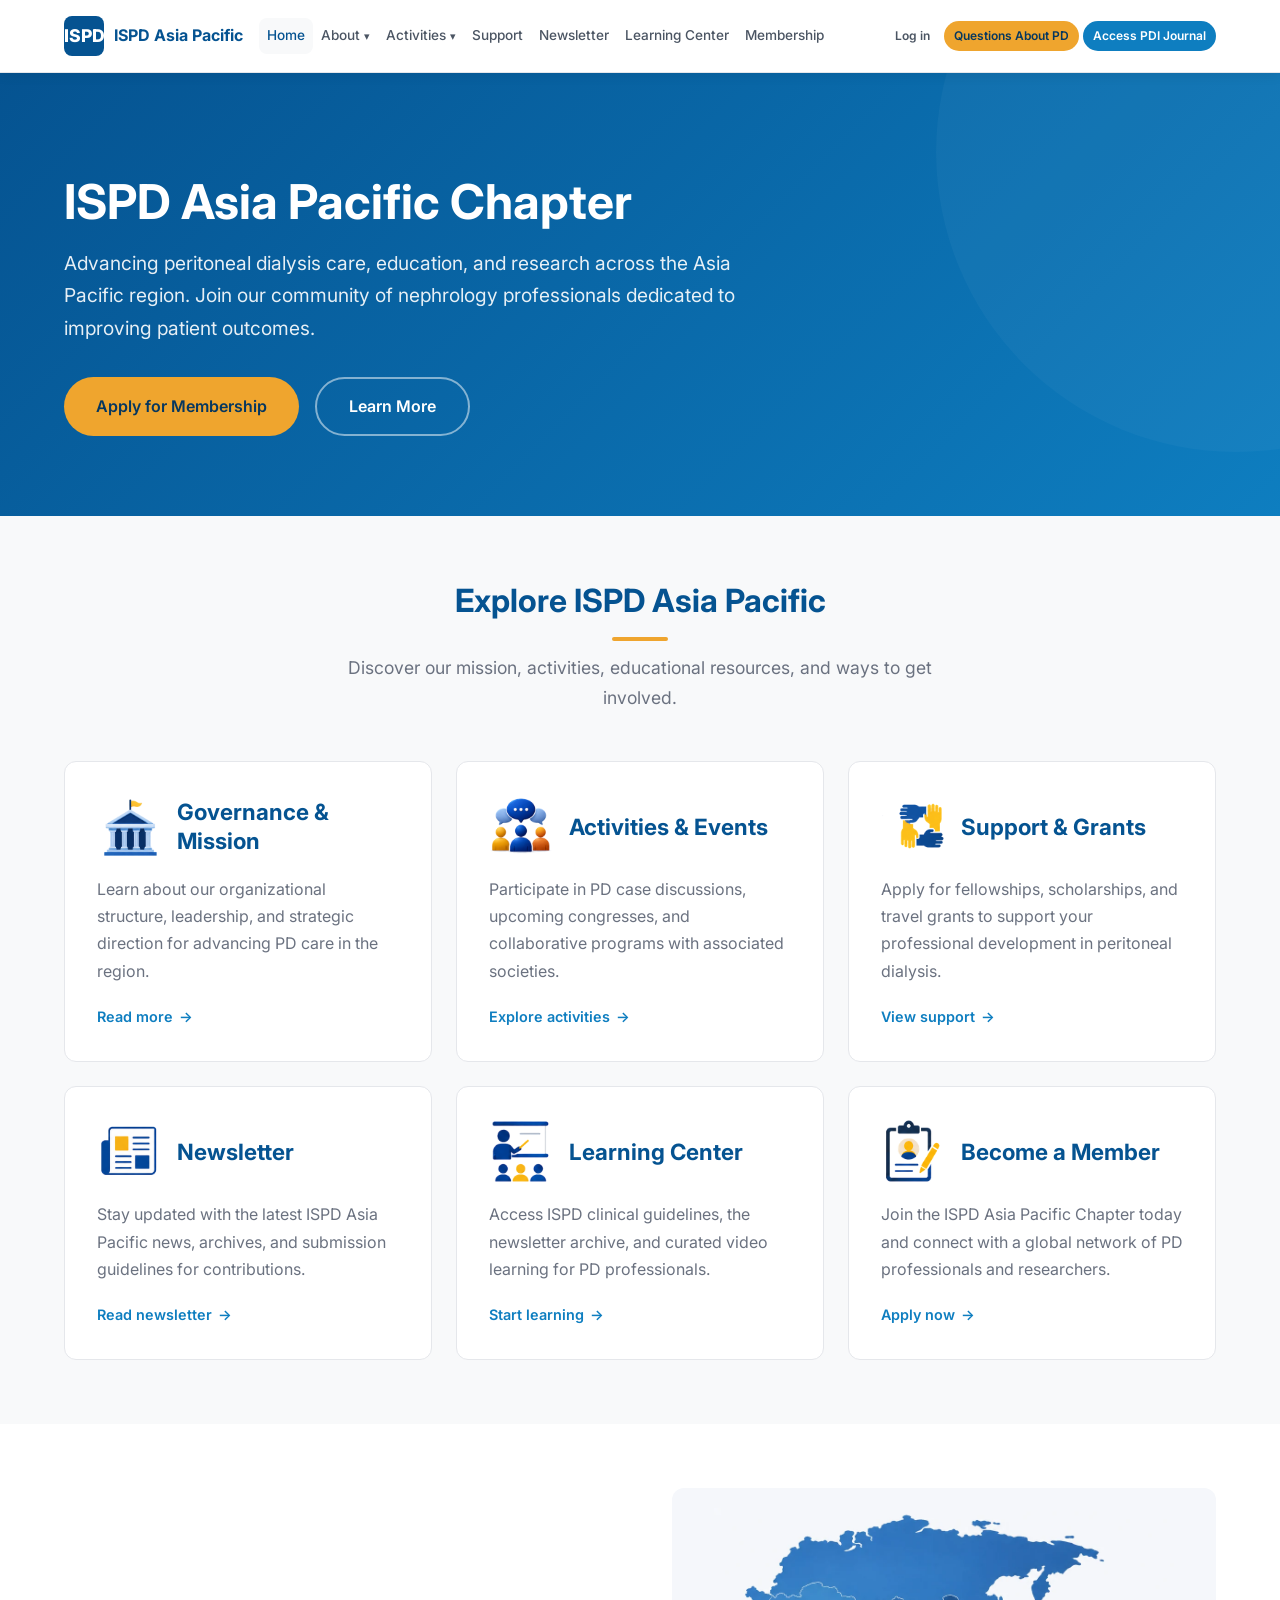
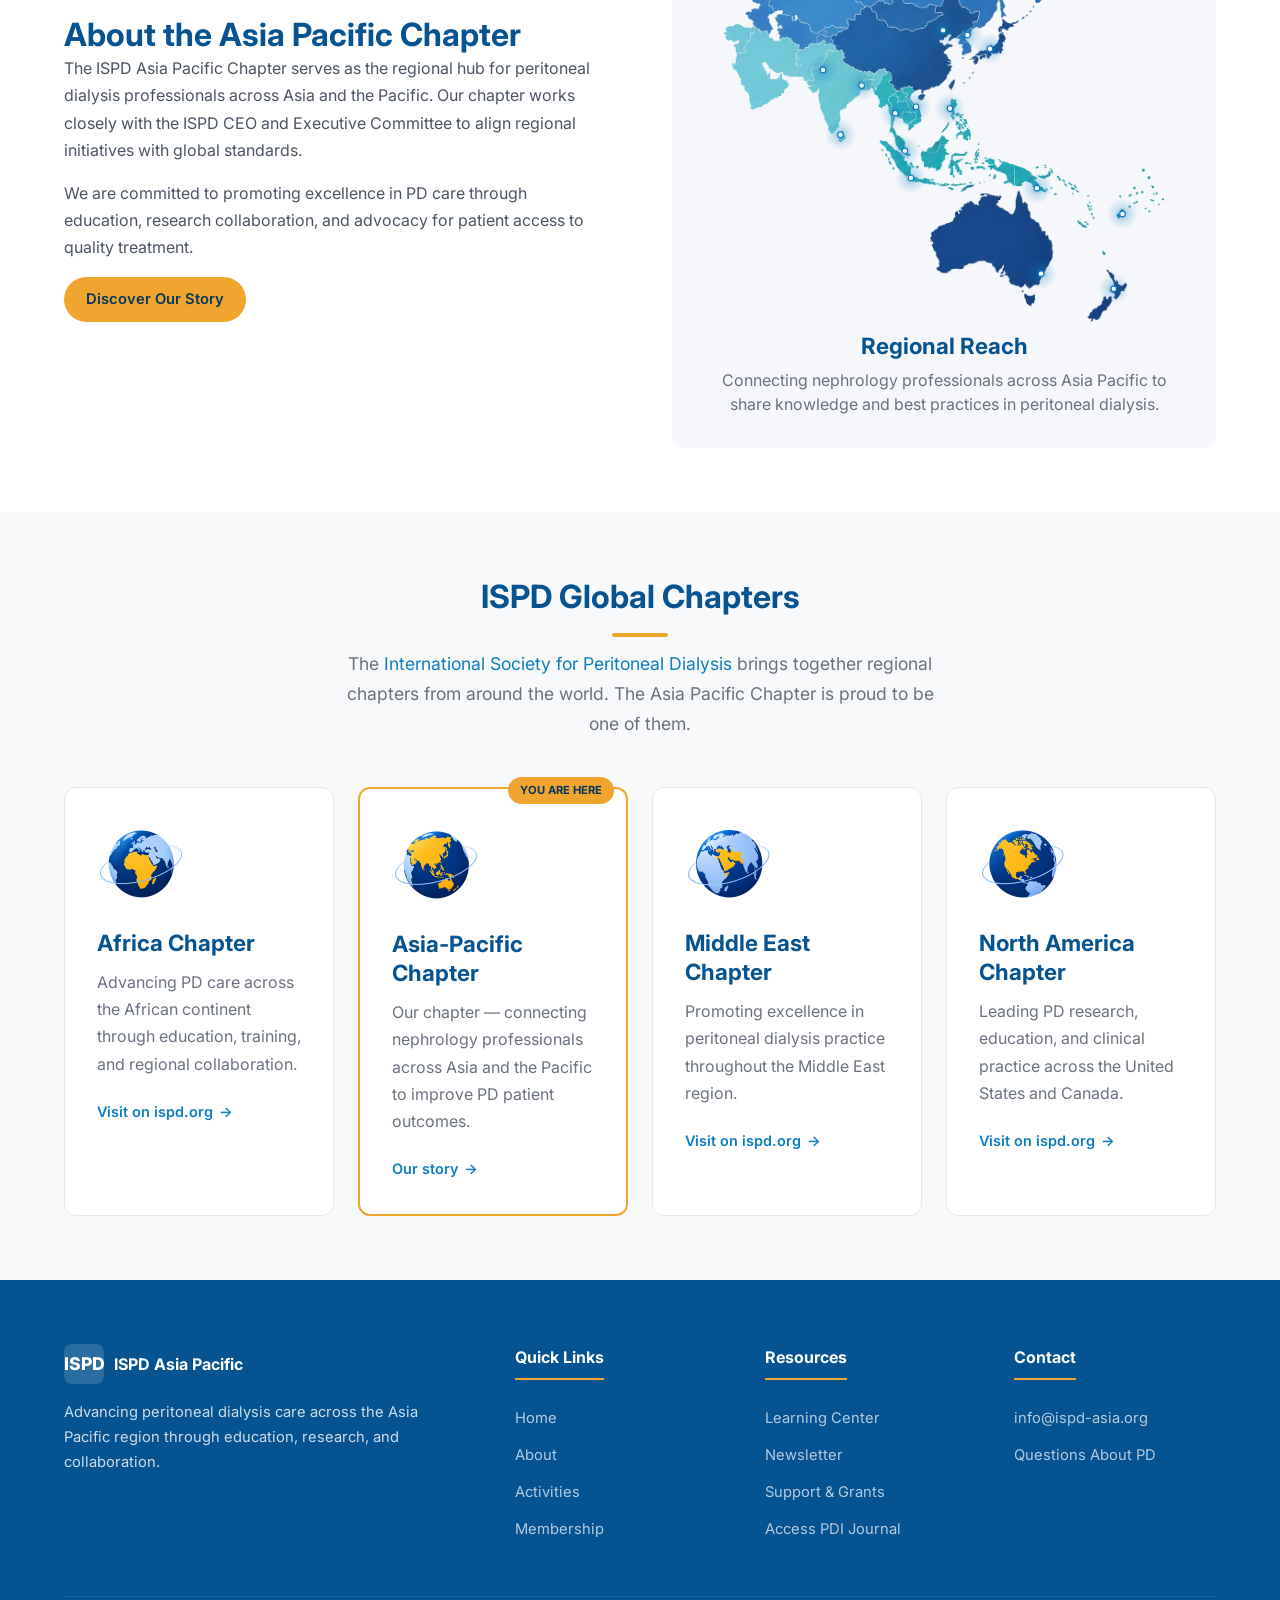
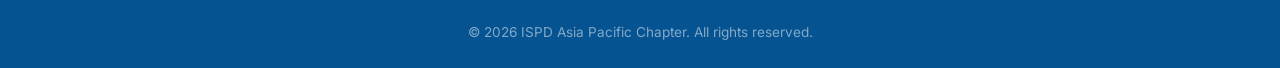
==== commit 983c13d7: "update เพิ่ม link" ====
--- a/index.html
+++ b/index.html
@@ -268,14 +268,14 @@
     <div class="container">
       <div class="section-title">
         <h2>ISPD Global Chapters</h2>
-        <p>The International Society for Peritoneal Dialysis brings together regional chapters from around the world. The Asia Pacific Chapter is proud to be one of them.</p>
+        <p>The <a href="https://ispd.org/" target="_blank" rel="noopener">International Society for Peritoneal Dialysis</a> brings together regional chapters from around the world. The Asia Pacific Chapter is proud to be one of them.</p>
       </div>
       <div class="card-grid card-grid-4">
         <div class="card">
           <img class="card-icon" src="images/icons/chapter-africa.png" alt="" width="176" height="176" loading="lazy">
           <h3>Africa Chapter</h3>
           <p>Advancing PD care across the African continent through education, training, and regional collaboration.</p>
-          <span style="color: var(--text-muted); font-size: 0.85rem;">— ispd.org</span>
+          <a href="https://ispd.org/africa-chapter/" class="card-link" target="_blank" rel="noopener" aria-label="Africa Chapter on ispd.org">Visit on ispd.org</a>
         </div>
         <div class="card" style="border: 2px solid var(--accent); position: relative;">
           <div style="position: absolute; top: -12px; right: 12px; background: var(--accent); color: var(--on-accent); font-size: 0.7rem; font-weight: 700; padding: 4px 12px; border-radius: 999px;">YOU ARE HERE</div>
@@ -288,13 +288,13 @@
           <img class="card-icon" src="images/icons/chapter-middle-east.png" alt="" width="176" height="176" loading="lazy">
           <h3>Middle East Chapter</h3>
           <p>Promoting excellence in peritoneal dialysis practice throughout the Middle East region.</p>
-          <span style="color: var(--text-muted); font-size: 0.85rem;">— ispd.org</span>
+          <a href="https://ispd.org/middle-east-chapter/" class="card-link" target="_blank" rel="noopener" aria-label="Middle East Chapter on ispd.org">Visit on ispd.org</a>
         </div>
         <div class="card">
           <img class="card-icon" src="images/icons/chapter-north-america.png" alt="" width="176" height="176" loading="lazy">
           <h3>North America Chapter</h3>
           <p>Leading PD research, education, and clinical practice across the United States and Canada.</p>
-          <span style="color: var(--text-muted); font-size: 0.85rem;">— ispd.org</span>
+          <a href="https://ispd.org/north-america-chapter/" class="card-link" target="_blank" rel="noopener" aria-label="North America Chapter on ispd.org">Visit on ispd.org</a>
         </div>
       </div>
     </div>
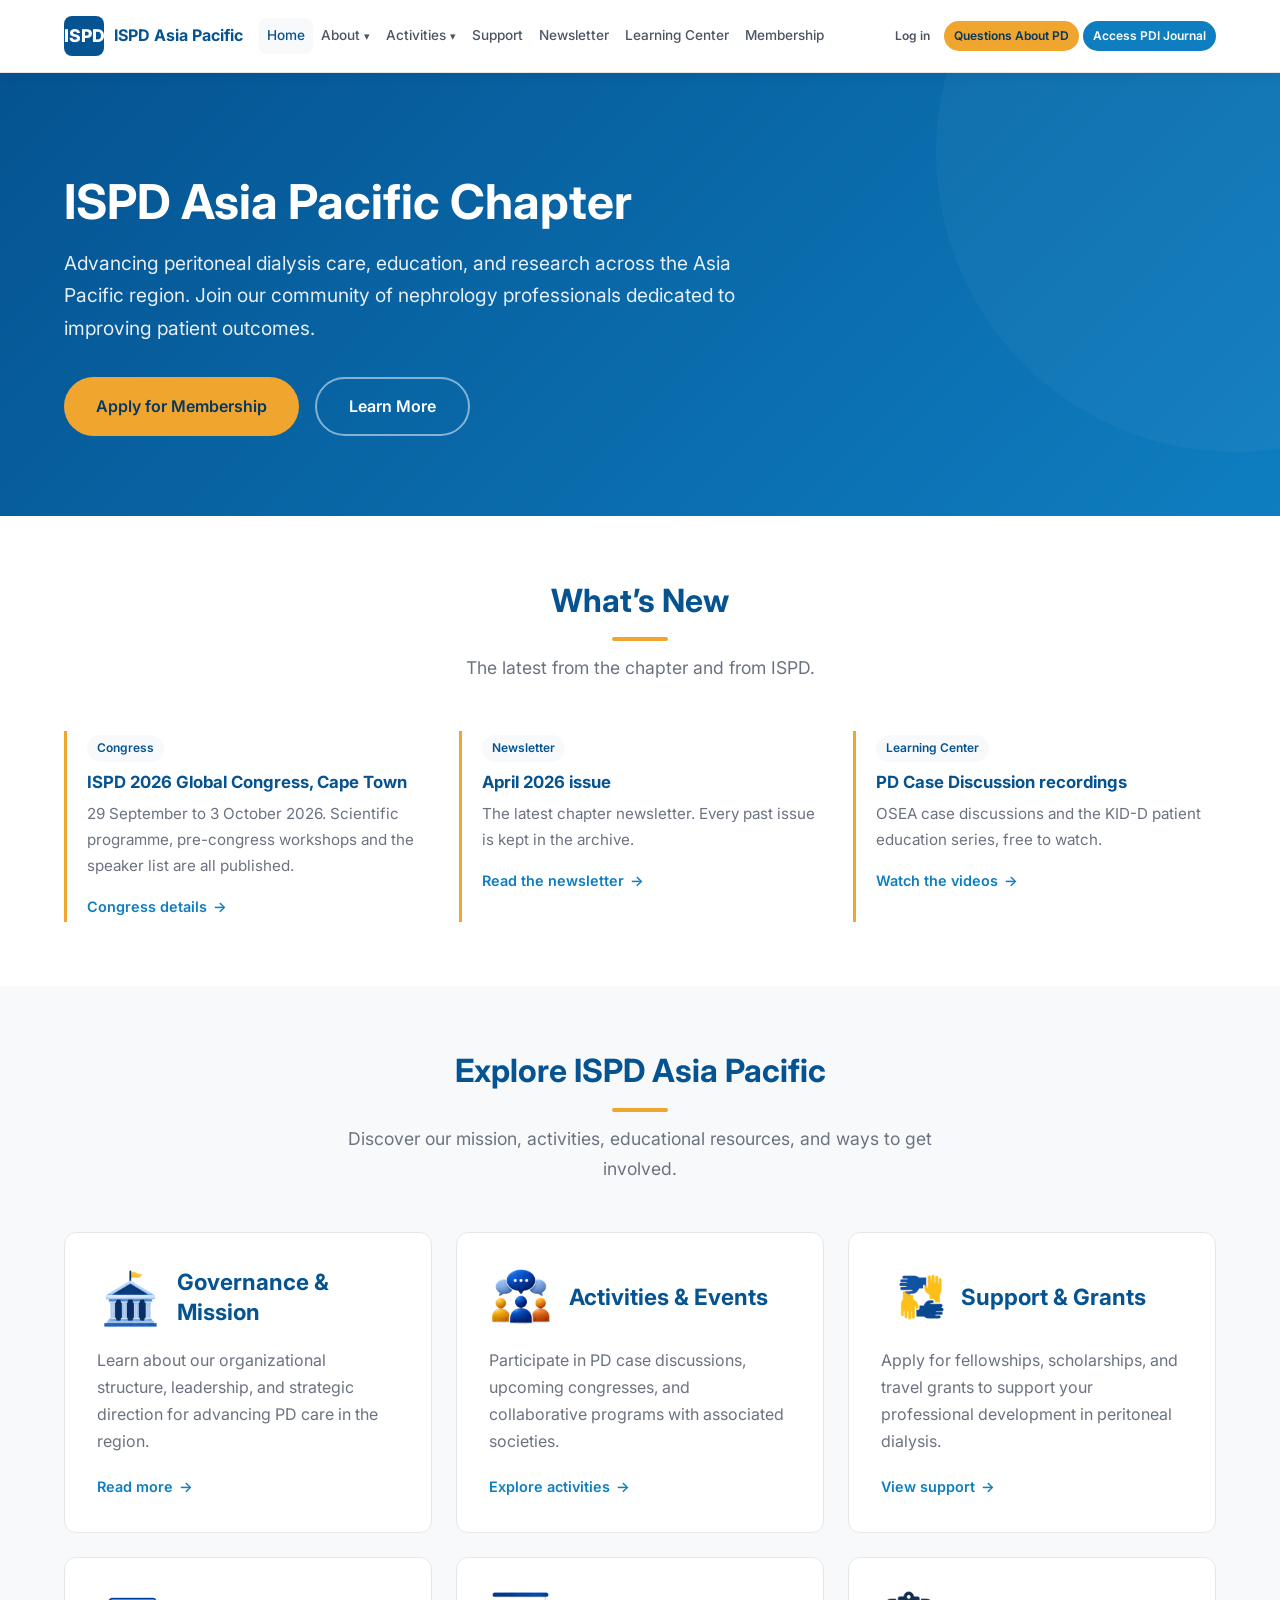
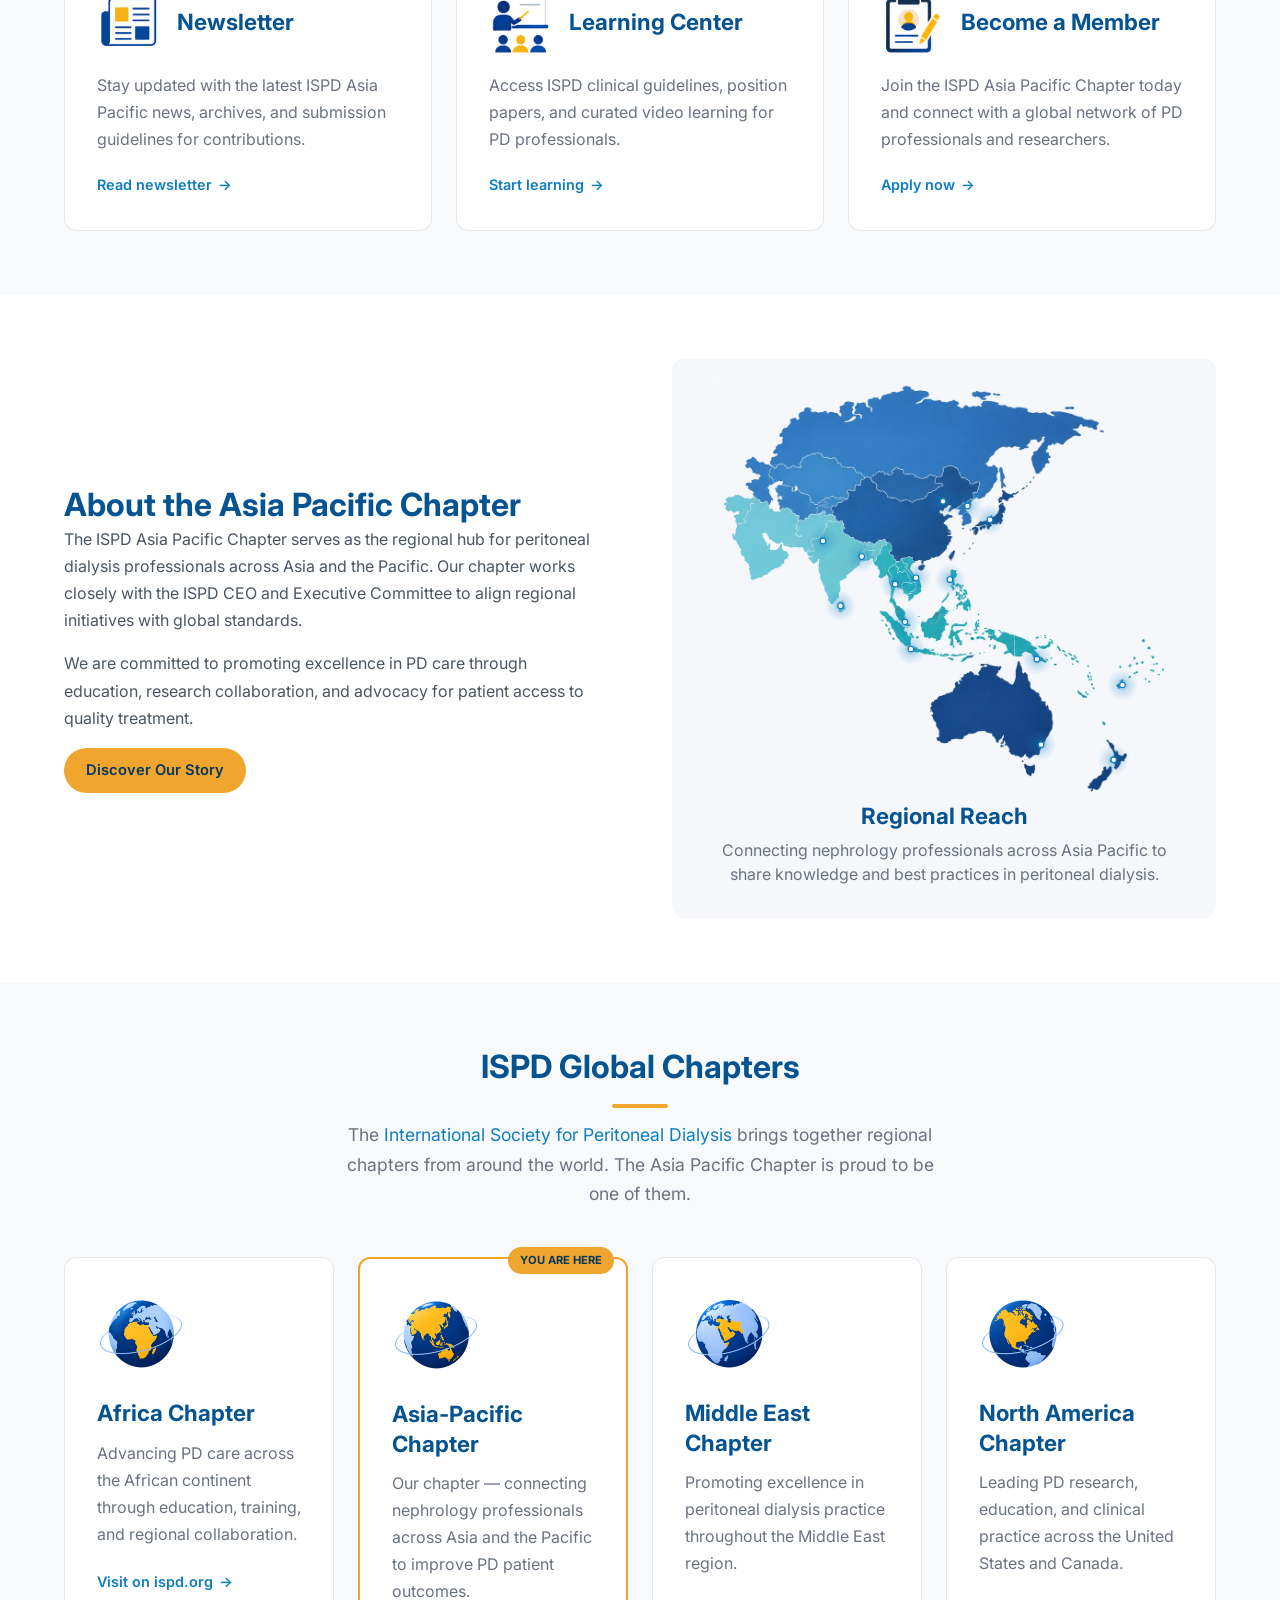
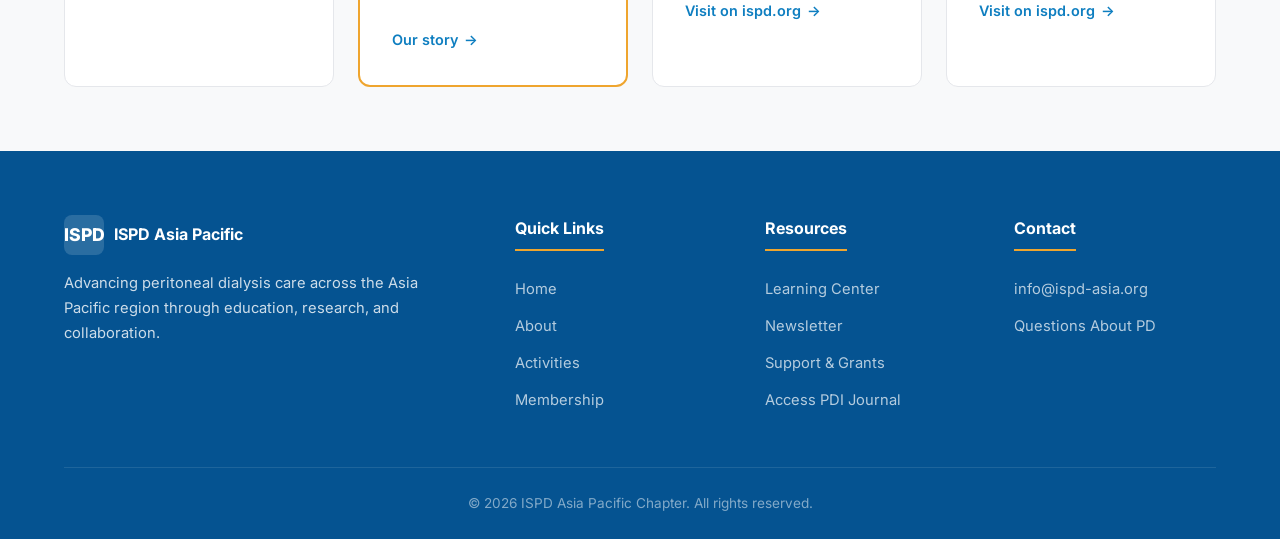
==== commit 823338a0: "อัพเดตหลายอย่างเลย" ====
--- a/index.html
+++ b/index.html
@@ -64,9 +64,9 @@
           </button>
         </div>
         <div class="right">
-          <a href="#" class="btn btn-ghost btn-small">Log in</a>
-          <a href="#" class="btn btn-primary btn-small">Questions About PD</a>
-          <a href="#" class="btn btn-secondary btn-small">Access PDI Journal</a>
+          <a href="https://ispd.org/my-account/" class="btn btn-ghost btn-small" target="_blank" rel="noopener">Log in</a>
+          <a href="https://ispd.org/dwqa-questions/" class="btn btn-primary btn-small" target="_blank" rel="noopener">Questions About PD</a>
+          <a href="https://journals.sagepub.com/home/PTD" class="btn btn-secondary btn-small" target="_blank" rel="noopener">Access PDI Journal</a>
         </div>
       </div>
     </div>
@@ -96,10 +96,9 @@
     <a href="education.html">Learning Center</a>
     <a href="membership.html">Membership</a>
     <div class="mobile-nav-actions">
-      <!-- TODO: replace href="#" with the real member login / contact / PDI journal URLs -->
-      <a href="#" class="btn btn-primary btn-small">Questions About PD</a>
-      <a href="#" class="btn btn-secondary btn-small">Access PDI Journal</a>
-      <a href="#" class="btn btn-ghost btn-small">Log in</a>
+      <a href="https://ispd.org/dwqa-questions/" class="btn btn-primary btn-small" target="_blank" rel="noopener">Questions About PD</a>
+      <a href="https://journals.sagepub.com/home/PTD" class="btn btn-secondary btn-small" target="_blank" rel="noopener">Access PDI Journal</a>
+      <a href="https://ispd.org/my-account/" class="btn btn-ghost btn-small" target="_blank" rel="noopener">Log in</a>
     </div>
   </div>
 
@@ -117,6 +116,42 @@
     </div>
   </section>
 
+  <!-- What's New -------------------------------------------------------
+       One block, three items. To update: edit the three .wn-item entries
+       below. Nothing else on the page needs changing. -->
+  <section class="section" id="whats-new">
+    <div class="container">
+      <div class="section-title">
+        <h2>What&rsquo;s New</h2>
+        <p>The latest from the chapter and from ISPD.</p>
+      </div>
+      <div class="wn-grid">
+
+        <div class="wn-item">
+          <span class="tag">Congress</span>
+          <h3>ISPD 2026 Global Congress, Cape Town</h3>
+          <p>29 September to 3 October 2026. Scientific programme, pre-congress workshops and the speaker list are all published.</p>
+          <a href="activities.html#upcoming" class="card-link">Congress details</a>
+        </div>
+
+        <div class="wn-item">
+          <span class="tag">Newsletter</span>
+          <h3>April 2026 issue</h3>
+          <p>The latest chapter newsletter. Every past issue is kept in the archive.</p>
+          <a href="newsletter.html" class="card-link">Read the newsletter</a>
+        </div>
+
+        <div class="wn-item">
+          <span class="tag">Learning Center</span>
+          <h3>PD Case Discussion recordings</h3>
+          <p>OSEA case discussions and the KID-D patient education series, free to watch.</p>
+          <a href="education.html#tab-videos" class="card-link">Watch the videos</a>
+        </div>
+
+      </div>
+    </div>
+  </section>
+
   <!-- Quick Links / Cards -->
   <section class="section section-light">
     <div class="container">
@@ -152,7 +187,7 @@
         <div class="card">
           <img class="card-icon" src="images/icons/education.png" alt="" width="176" height="176" loading="lazy">
           <h3>Learning Center</h3>
-          <p>Access ISPD clinical guidelines, the newsletter archive, and curated video learning for PD professionals.</p>
+          <p>Access ISPD clinical guidelines, position papers, and curated video learning for PD professionals.</p>
           <a href="education.html" class="card-link">Start learning</a>
         </div>
         <div class="card">
@@ -326,12 +361,12 @@
           <a href="education.html">Learning Center</a>
           <a href="newsletter.html">Newsletter</a>
           <a href="support.html">Support &amp; Grants</a>
-          <a href="#">Access PDI Journal</a>
+          <a href="https://journals.sagepub.com/home/PTD" target="_blank" rel="noopener">Access PDI Journal</a>
         </div>
         <div>
           <h4>Contact</h4>
           <a href="mailto:info@ispd-asia.org">info@ispd-asia.org</a>
-          <a href="#">Questions About PD</a>
+          <a href="https://ispd.org/dwqa-questions/" target="_blank" rel="noopener">Questions About PD</a>
         </div>
       </div>
       <div class="footer-bottom">
--- a/css/style.css
+++ b/css/style.css
@@ -1023,3 +1023,37 @@
   background: #C98410;
 }
 .chart-table tr.is-total td { border-bottom: none; color: var(--text-light); }
+
+/* --- What's New (home page) --- */
+.wn-grid {
+  display: grid;
+  grid-template-columns: repeat(3, 1fr);
+  gap: 32px;
+}
+.wn-item {
+  border-left: 3px solid var(--accent);
+  padding: 2px 0 2px 20px;
+}
+.wn-item h3 {
+  font-size: 1.05rem;
+  margin: 10px 0 8px;
+}
+.wn-item p {
+  color: var(--text-light);
+  font-size: 0.95rem;
+  margin-bottom: 14px;
+}
+@media (max-width: 900px) {
+  .wn-grid { grid-template-columns: 1fr; gap: 28px; }
+}
+
+/* --- pointer line under the Learning Center tabs --- */
+.tab-note {
+  margin: -8px 0 28px;
+  padding: 12px 16px;
+  background: var(--bg-light);
+  border-left: 3px solid var(--accent);
+  border-radius: var(--radius);
+  color: var(--text-light);
+  font-size: 0.95rem;
+}
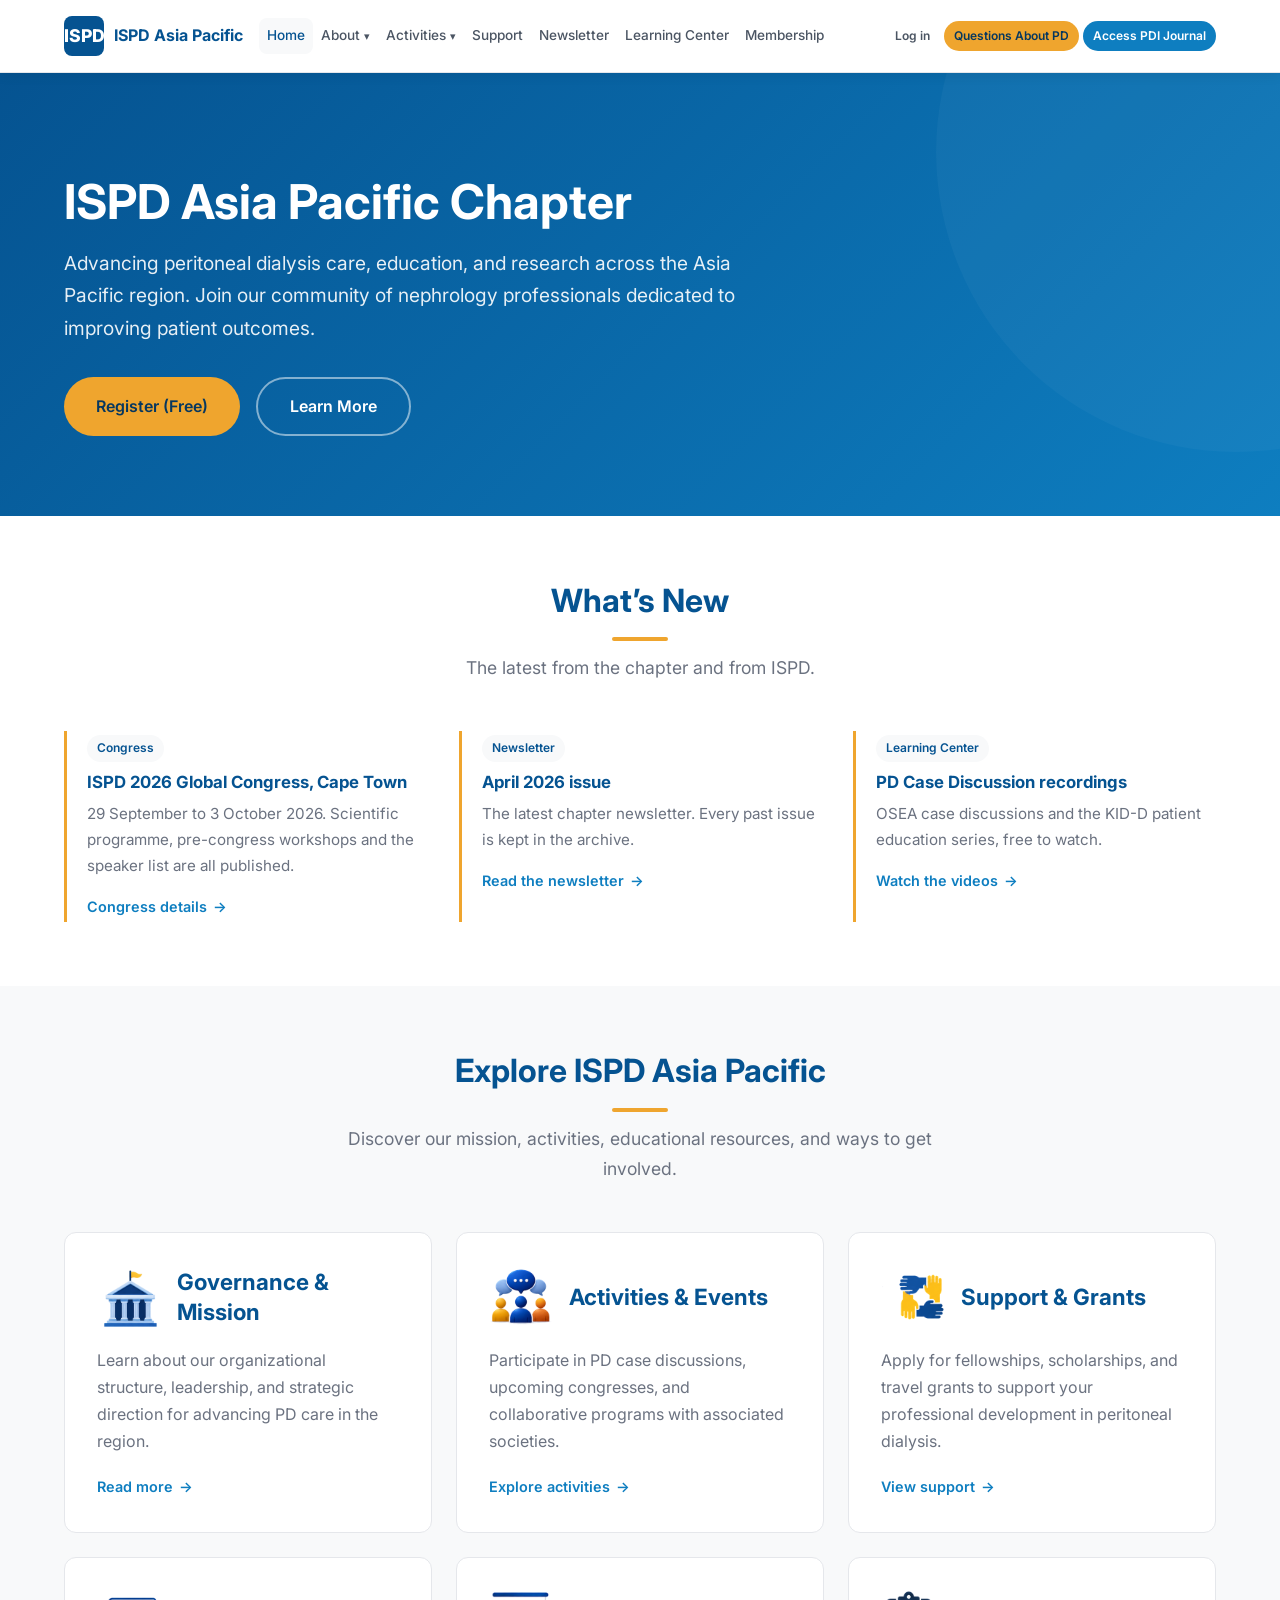
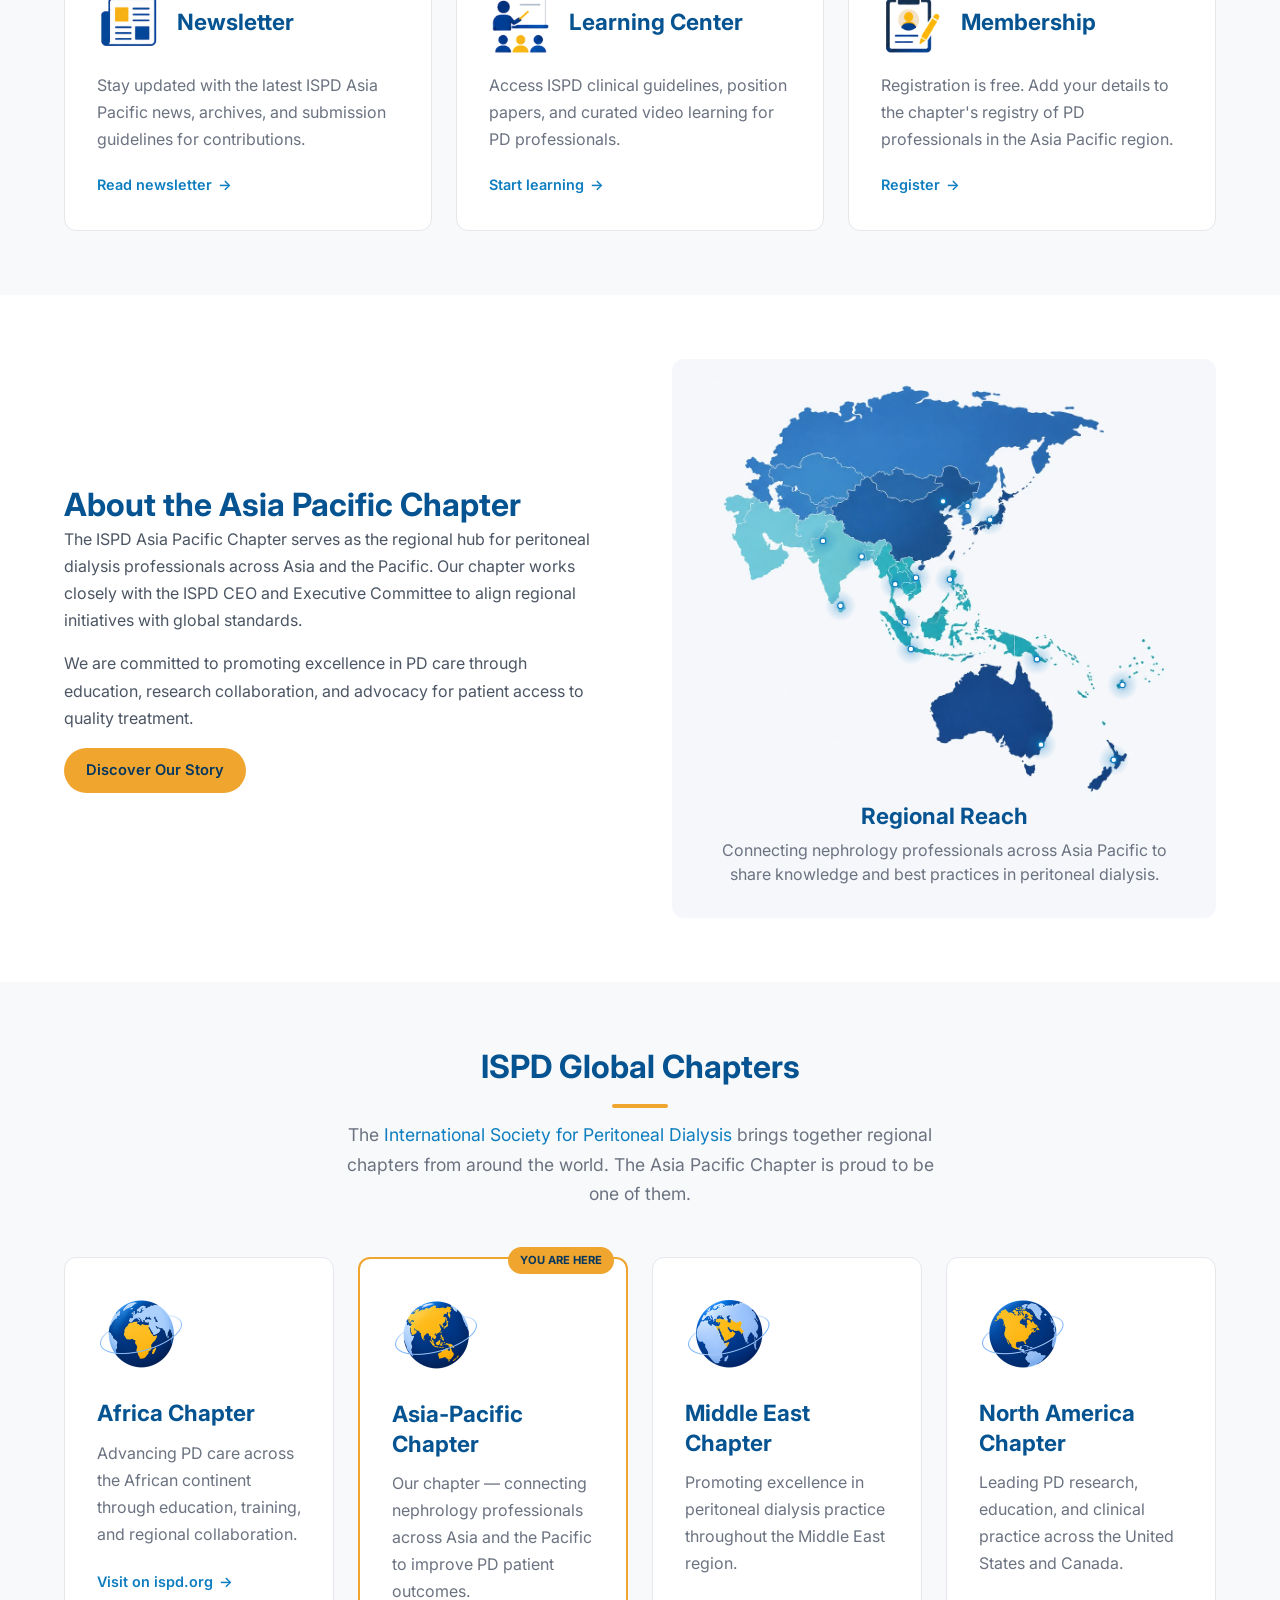
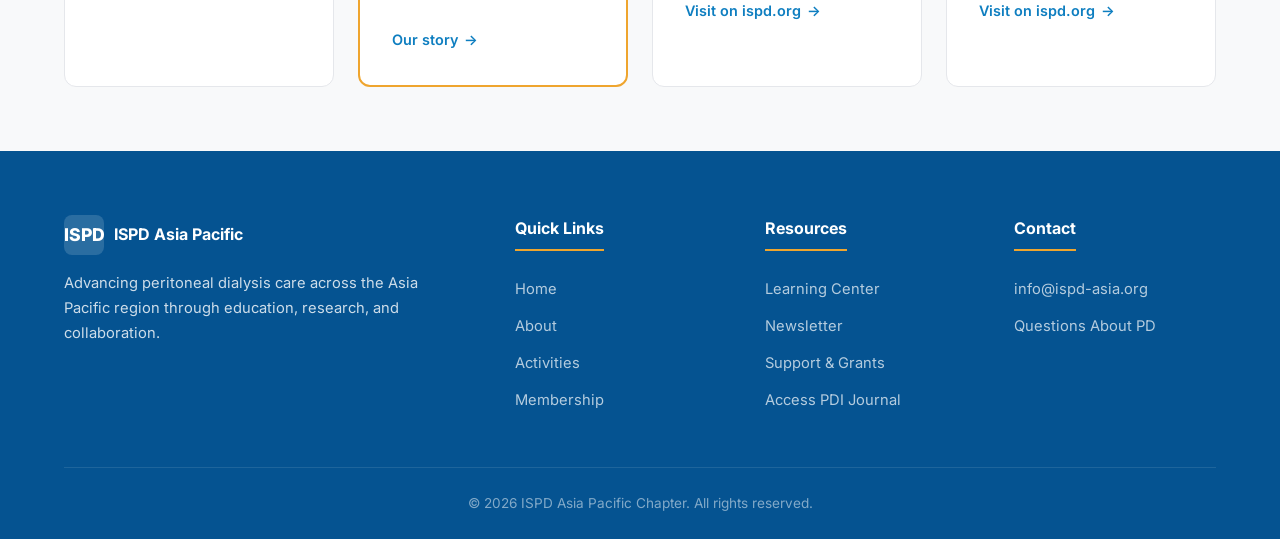
==== commit 999cb512: "อัพเดตหน้าlogin" ====
--- a/index.html
+++ b/index.html
@@ -109,7 +109,7 @@
         <h1>ISPD Asia Pacific Chapter</h1>
         <p>Advancing peritoneal dialysis care, education, and research across the Asia Pacific region. Join our community of nephrology professionals dedicated to improving patient outcomes.</p>
         <div class="hero-btns">
-          <a href="membership.html" class="btn btn-primary btn-large">Apply for Membership</a>
+          <a href="membership.html" class="btn btn-primary btn-large">Register (Free)</a>
           <a href="about.html" class="btn btn-outline btn-large">Learn More</a>
         </div>
       </div>
@@ -192,9 +192,9 @@
         </div>
         <div class="card">
           <img class="card-icon" src="images/icons/membership.png" alt="" width="176" height="176" loading="lazy">
-          <h3>Become a Member</h3>
-          <p>Join the ISPD Asia Pacific Chapter today and connect with a global network of PD professionals and researchers.</p>
-          <a href="membership.html" class="card-link">Apply now</a>
+          <h3>Membership</h3>
+          <p>Registration is free. Add your details to the chapter's registry of PD professionals in the Asia Pacific region.</p>
+          <a href="membership.html" class="card-link">Register</a>
         </div>
       </div>
     </div>
--- a/css/style.css
+++ b/css/style.css
@@ -1057,3 +1057,10 @@
   color: var(--text-light);
   font-size: 0.95rem;
 }
+
+/* Membership: consent checkbox + Google Form embed */
+.form-consent label { display: flex; gap: 10px; align-items: flex-start; font-weight: 400; }
+.form-consent input { width: auto; padding: 0; margin-top: 4px; flex: none; }
+iframe.gform { display: block; width: 100%; height: 1650px; border: 0; }
+.gform-link { font-size: 0.9rem; color: var(--text-muted); }
+@media (max-width: 600px) { iframe.gform { height: 1900px; } }
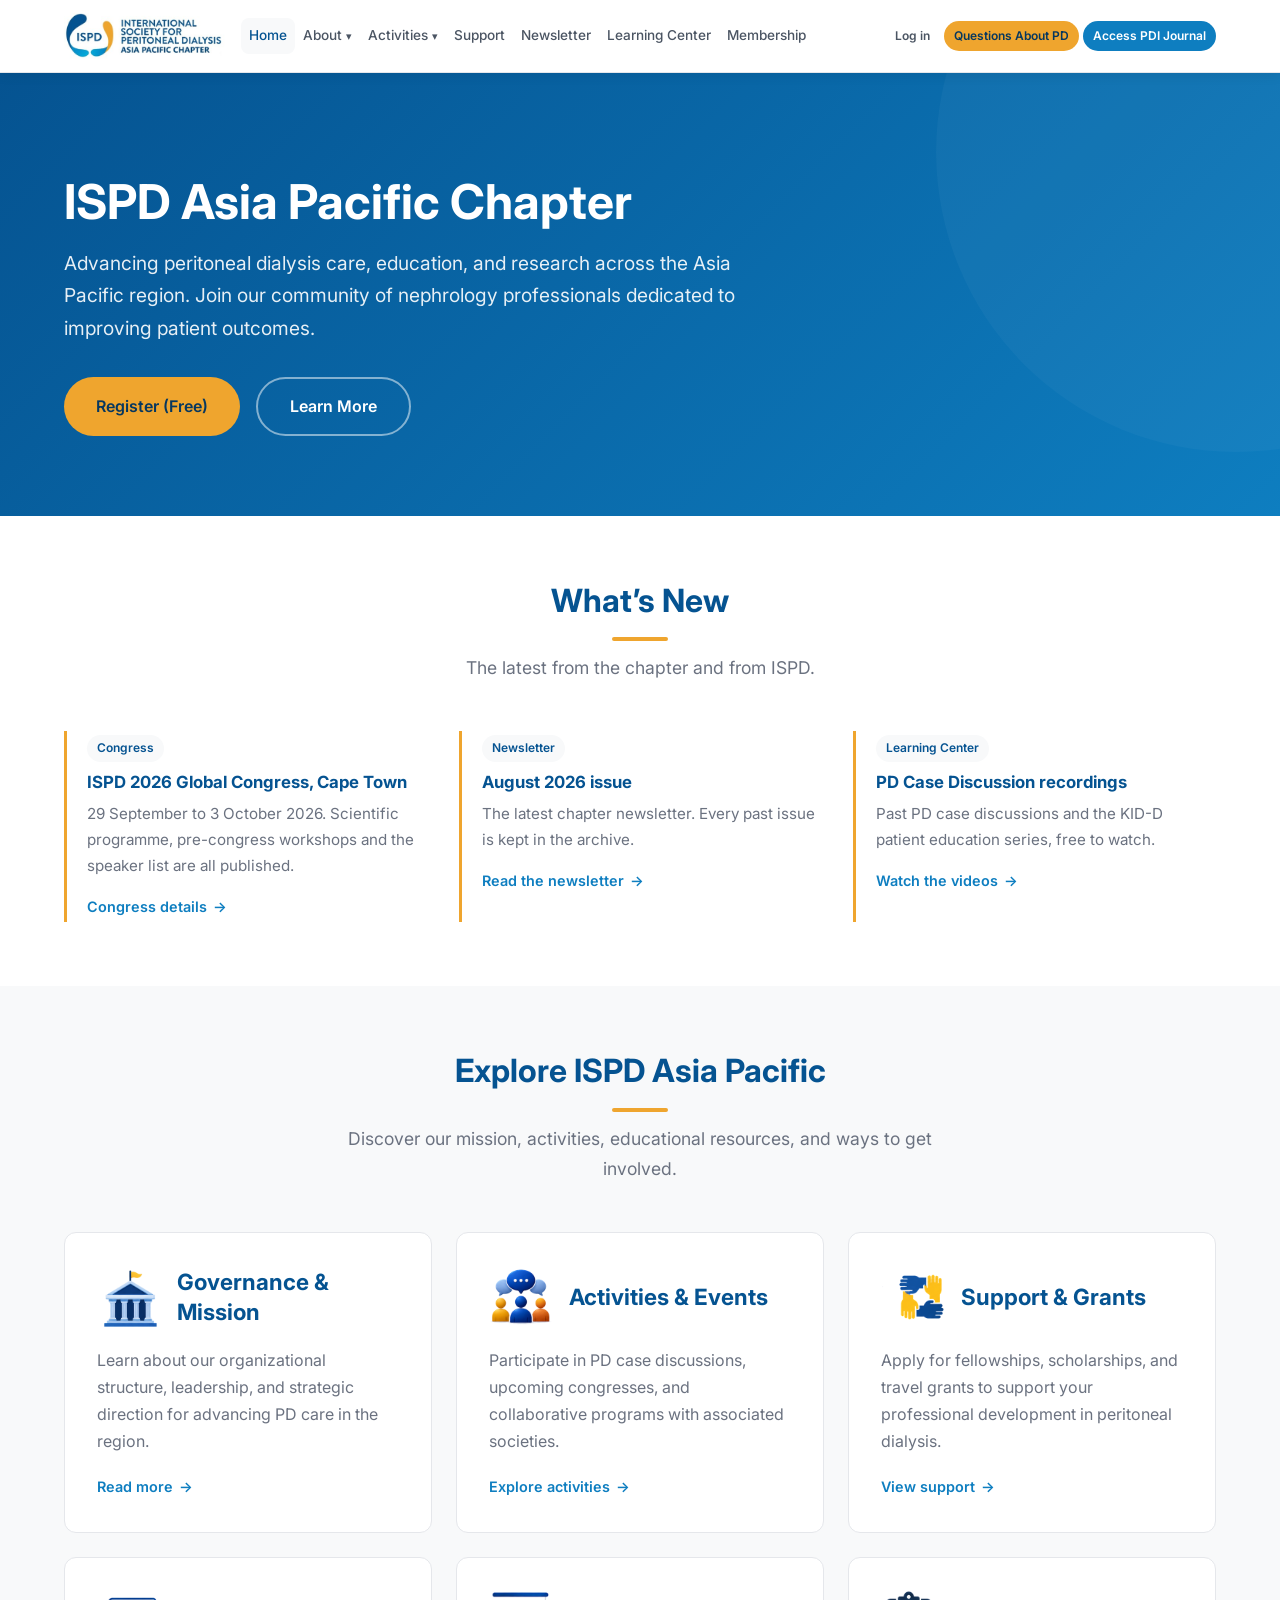
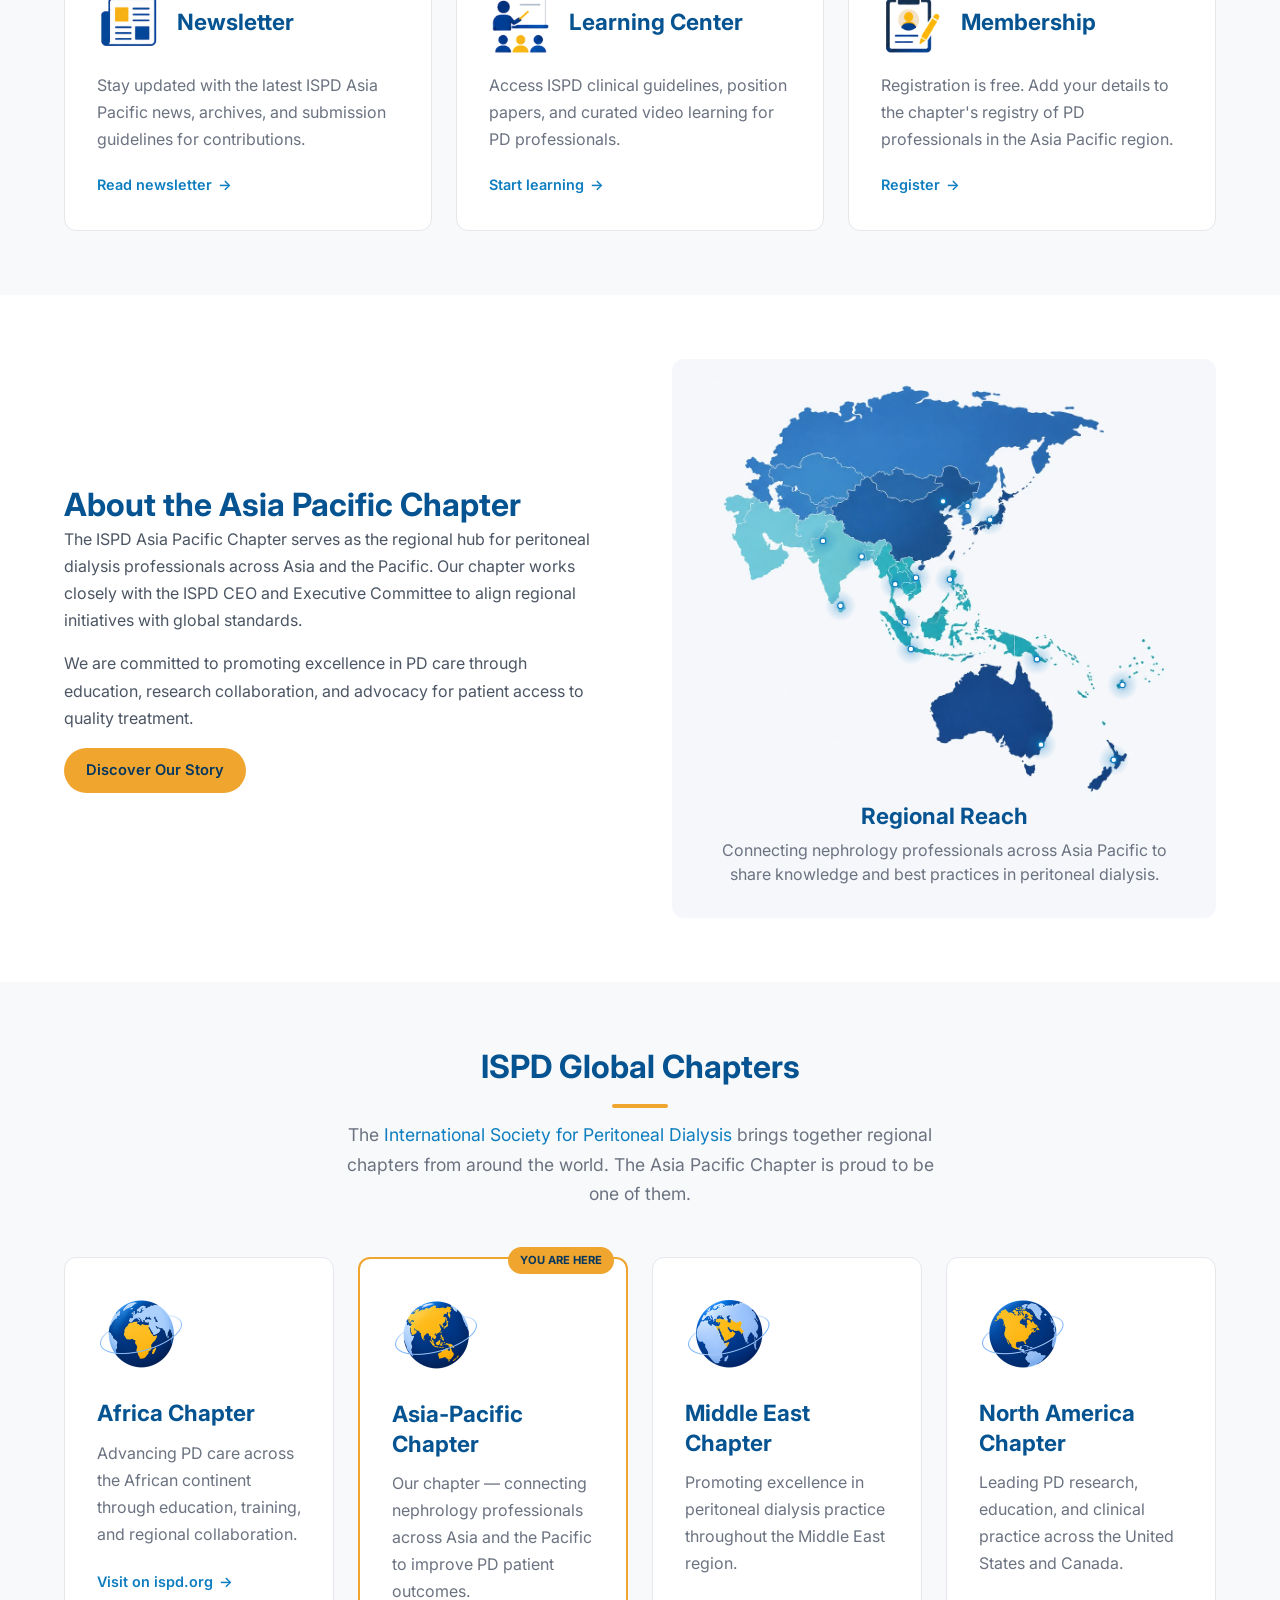
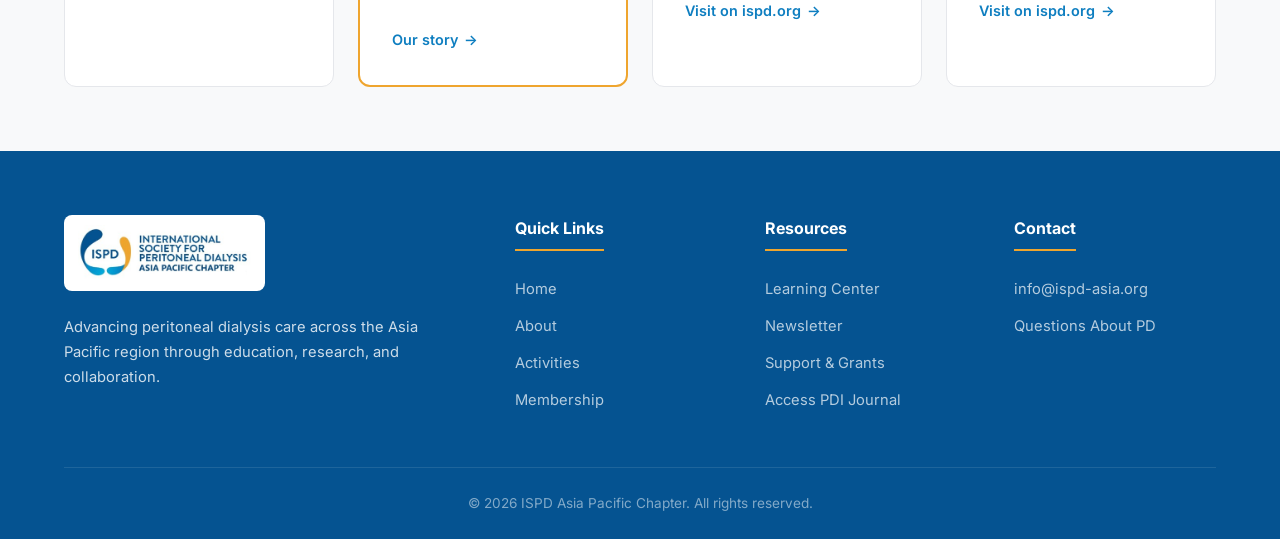
==== commit 7a5b181c: "อัพเดต logo และ PD case dis" ====
--- a/index.html
+++ b/index.html
@@ -24,11 +24,7 @@
       <div class="wrapper">
         <div class="left">
           <a href="index.html" class="logo">
-            <div class="logo-icon">ISPD</div>
-            <div class="logo-text">
-              ISPD Asia Pacific
-              <small>International Society for Peritoneal Dialysis</small>
-            </div>
+            <img class="logo-img" src="images/logo-chapter.jpg" alt="ISPD Asia Pacific Chapter" width="418" height="135">
           </a>
           <nav>
             <ul class="nav-desktop">
@@ -136,7 +132,7 @@
 
         <div class="wn-item">
           <span class="tag">Newsletter</span>
-          <h3>April 2026 issue</h3>
+          <h3>August 2026 issue</h3>
           <p>The latest chapter newsletter. Every past issue is kept in the archive.</p>
           <a href="newsletter.html" class="card-link">Read the newsletter</a>
         </div>
@@ -144,7 +140,7 @@
         <div class="wn-item">
           <span class="tag">Learning Center</span>
           <h3>PD Case Discussion recordings</h3>
-          <p>OSEA case discussions and the KID-D patient education series, free to watch.</p>
+          <p>Past PD case discussions and the KID-D patient education series, free to watch.</p>
           <a href="education.html#tab-videos" class="card-link">Watch the videos</a>
         </div>
 
@@ -340,12 +336,8 @@
     <div class="container">
       <div class="footer-grid">
         <div>
-          <div class="logo" style="margin-bottom: 16px; color: #fff;">
-            <div class="logo-icon" style="background: rgba(255,255,255,0.15);">ISPD</div>
-            <div class="logo-text" style="color: #fff;">
-              ISPD Asia Pacific
-              <small style="color: rgba(255,255,255,0.6);">International Society for Peritoneal Dialysis</small>
-            </div>
+          <div class="footer-logo">
+            <img src="images/logo-chapter.jpg" alt="ISPD Asia Pacific Chapter" width="418" height="135" loading="lazy">
           </div>
           <p>Advancing peritoneal dialysis care across the Asia Pacific region through education, research, and collaboration.</p>
         </div>
--- a/css/style.css
+++ b/css/style.css
@@ -1064,3 +1064,22 @@
 iframe.gform { display: block; width: 100%; height: 1650px; border: 0; }
 .gform-link { font-size: 0.9rem; color: var(--text-muted); }
 @media (max-width: 600px) { iframe.gform { height: 1900px; } }
+
+/* Chapter logo (images/logo-chapter.jpg, white background) */
+.logo-img { display: block; height: 56px; width: auto; }
+.footer-logo { display: inline-block; background: #fff; border-radius: var(--radius); padding: 10px 14px; margin-bottom: 16px; }
+.footer-logo img { display: block; height: 56px; width: auto; }
+@media (max-width: 1500px) { .logo-img { height: 52px; } }
+@media (max-width: 420px) { .logo-img { height: 46px; } }
+
+/* Activities: PD case discussion session list */
+.case-next { background: var(--bg-light); border-left: 3px solid var(--accent); padding: 10px 14px; border-radius: var(--radius); }
+.case-list, .content ul.case-list { list-style: none; padding: 0; margin: 0 0 24px; display: grid; grid-template-columns: repeat(2, minmax(0, 1fr)); gap: 16px; }
+.case-item { border: 1px solid var(--border); border-left: 3px solid var(--primary-light); border-radius: var(--radius); padding: 14px 16px; background: var(--bg); }
+.case-meta { display: flex; align-items: center; gap: 8px; font-size: 0.85rem; color: var(--text-muted); margin-bottom: 6px; }
+.case-item h4 { font-size: 1rem; margin: 0 0 6px; }
+.case-item p { font-size: 0.88rem; color: var(--text-light); margin: 0; }
+@media (max-width: 768px) { .case-list, .content ul.case-list { grid-template-columns: 1fr; } }
+.case-meta time { white-space: nowrap; }
+.case-list > li { list-style: none; margin: 0; }
+.case-list > li::before { content: none; display: none; }
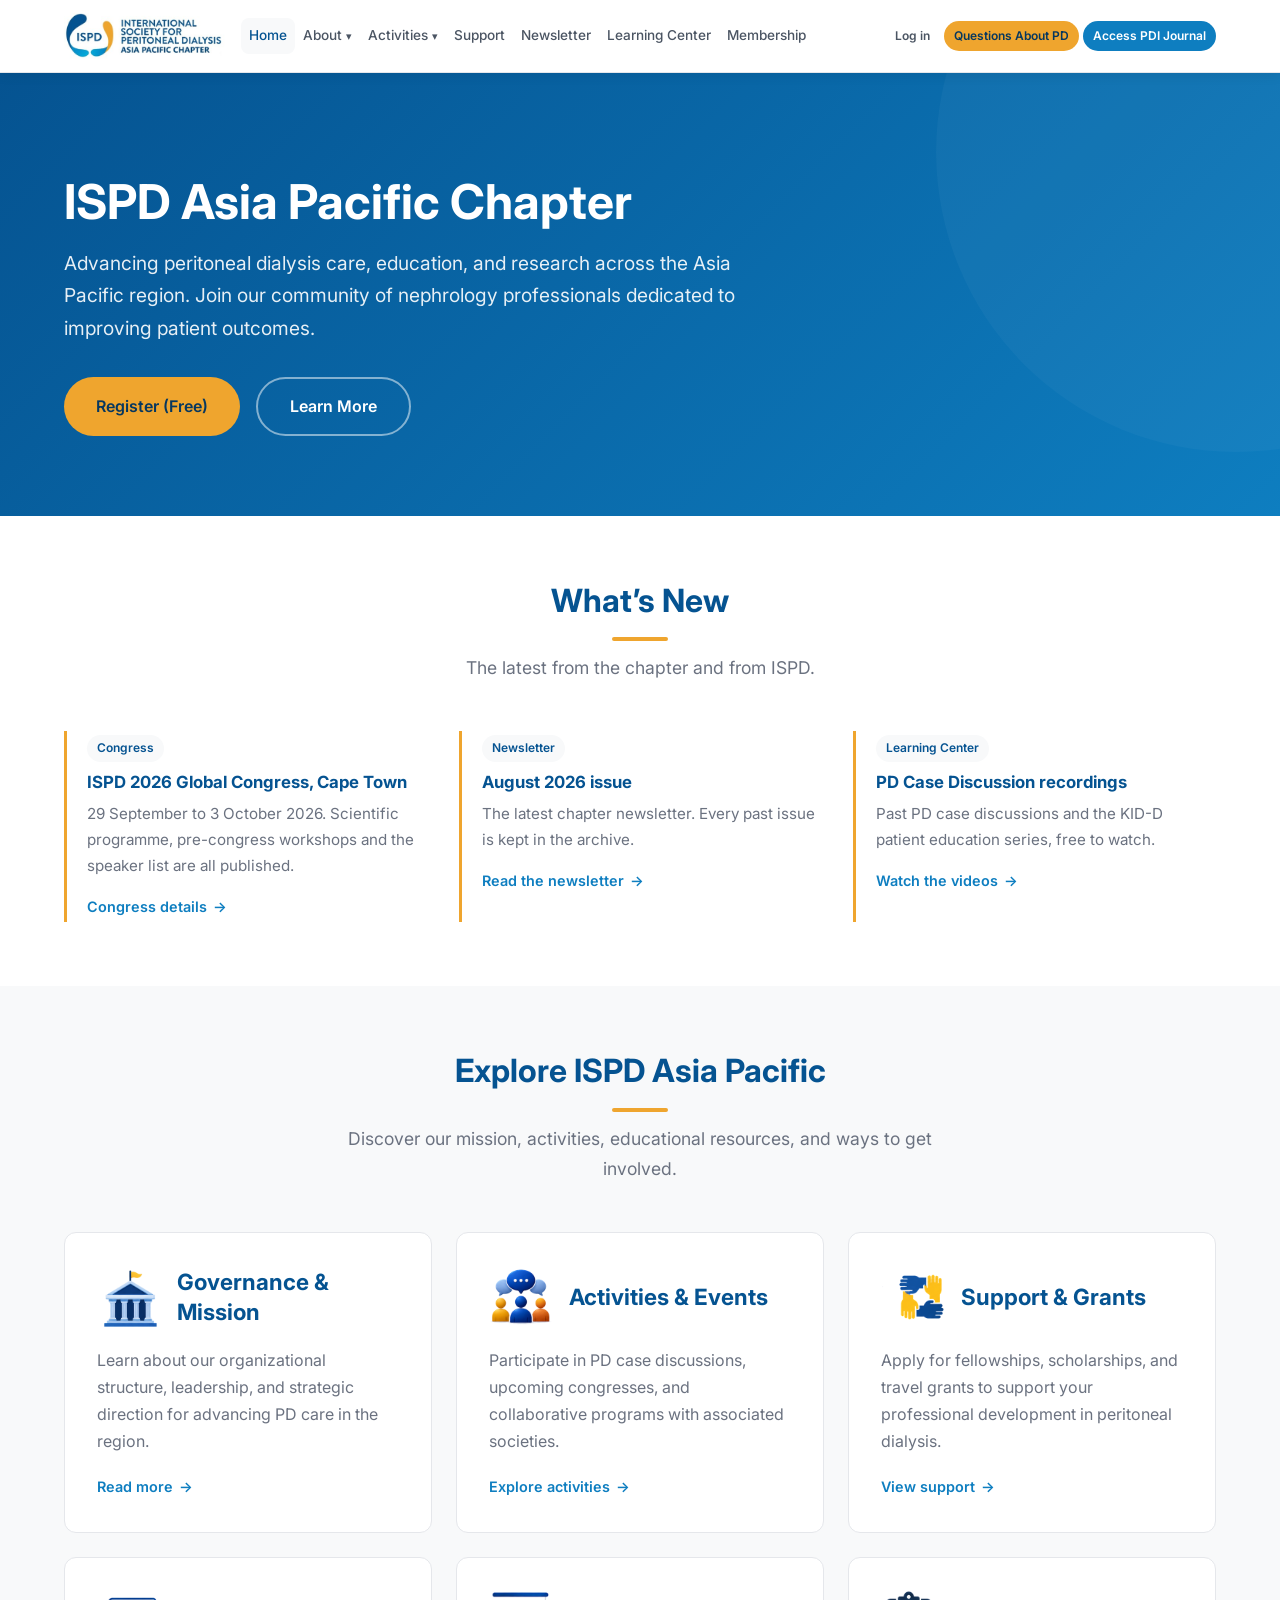
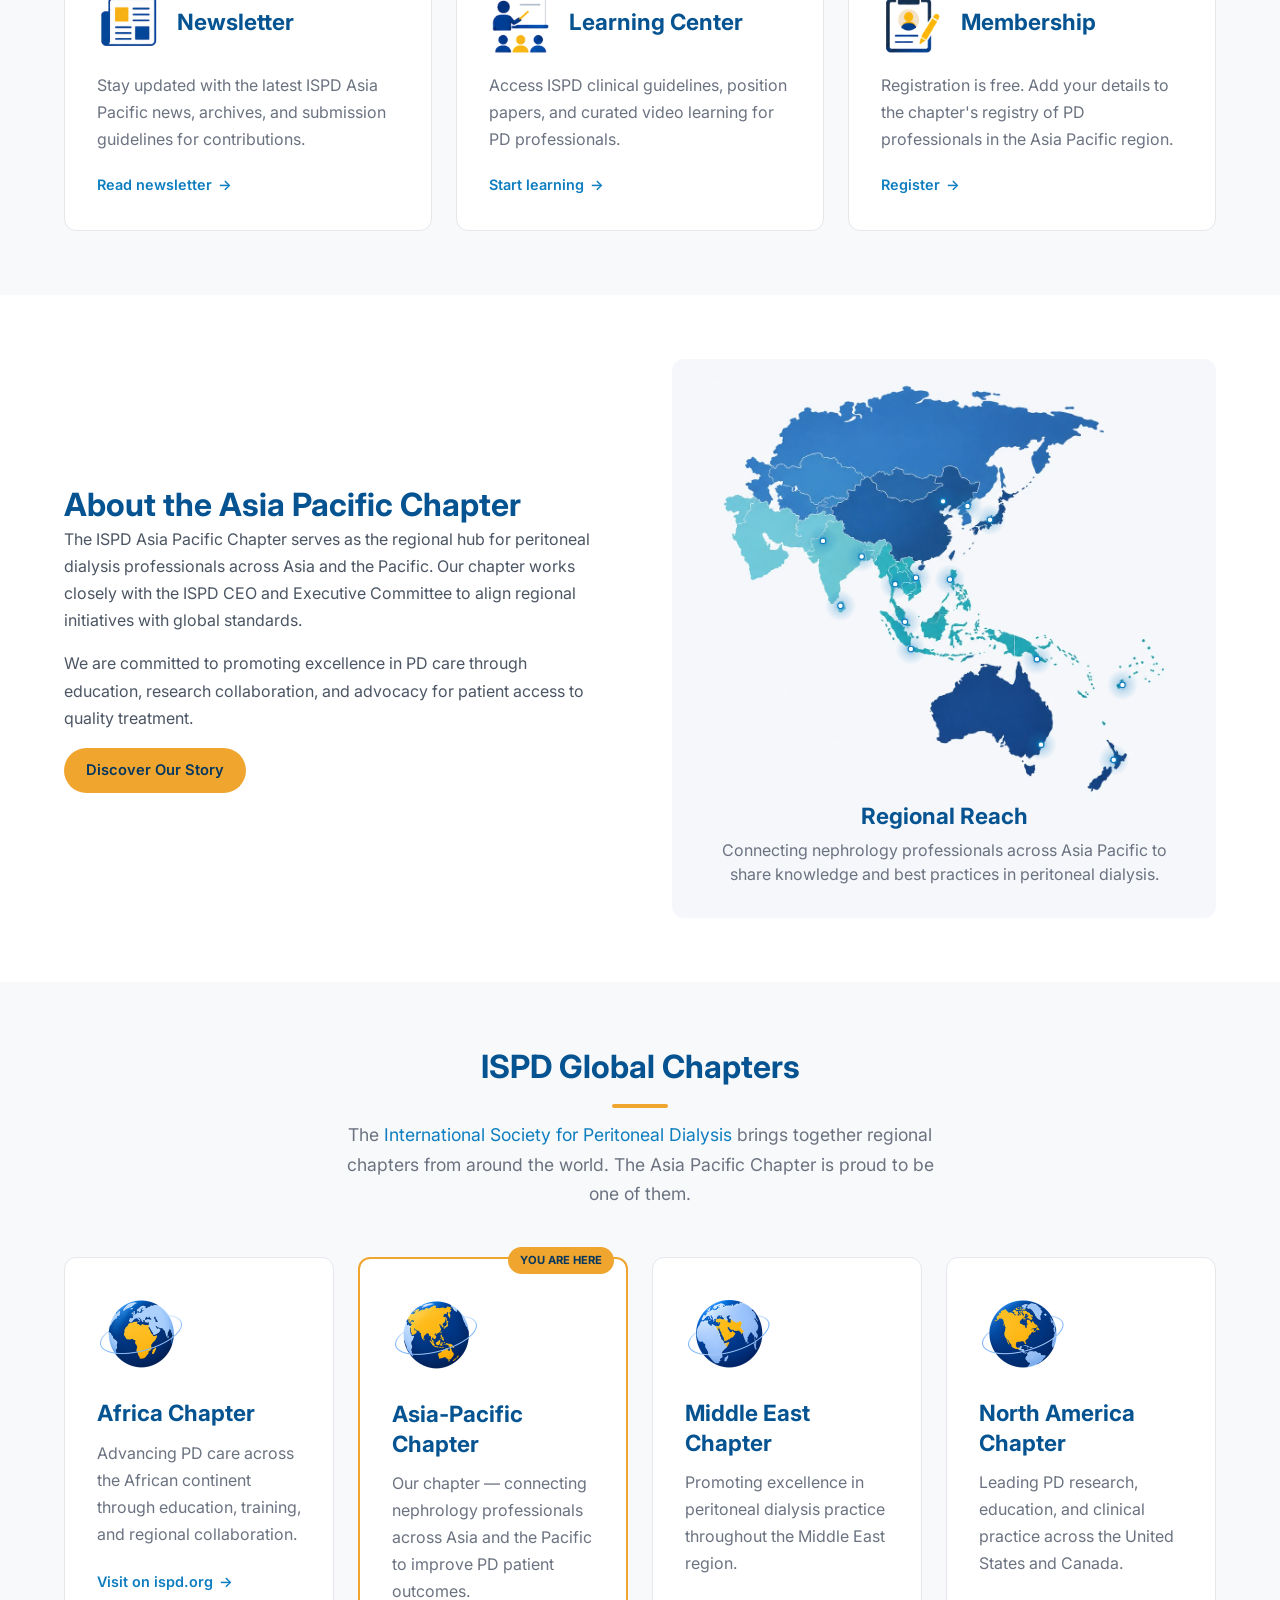
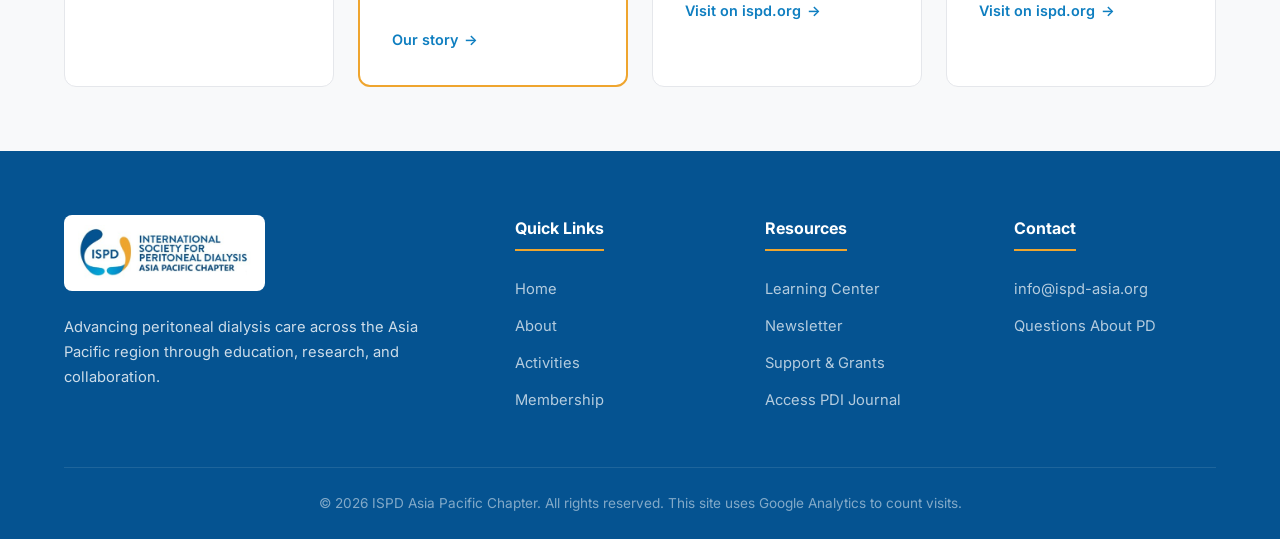
==== commit 6f1205d2: "เก็บการเข้าชม" ====
--- a/index.html
+++ b/index.html
@@ -15,6 +15,14 @@
   <link rel="preconnect" href="https://fonts.googleapis.com">
   <link href="https://fonts.googleapis.com/css2?family=Inter:wght@400;500;600;700&display=swap" rel="stylesheet">
   <link rel="stylesheet" href="css/style.css">
+  <!-- Google Analytics (GA4): counts site visits -->
+  <script async src="https://www.googletagmanager.com/gtag/js?id=G-3YH8Q8H199"></script>
+  <script>
+    window.dataLayer = window.dataLayer || [];
+    function gtag(){dataLayer.push(arguments);}
+    gtag('js', new Date());
+    gtag('config', 'G-3YH8Q8H199');
+  </script>
 </head>
 <body>
 
@@ -362,7 +370,7 @@
         </div>
       </div>
       <div class="footer-bottom">
-        © 2026 ISPD Asia Pacific Chapter. All rights reserved.
+        © 2026 ISPD Asia Pacific Chapter. All rights reserved. This site uses Google Analytics to count visits.
       </div>
     </div>
   </footer>
--- a/css/style.css
+++ b/css/style.css
@@ -1083,3 +1083,10 @@
 .case-meta time { white-space: nowrap; }
 .case-list > li { list-style: none; margin: 0; }
 .case-list > li::before { content: none; display: none; }
+
+/* Learning Center: ISPD education links + further reading */
+.edu-sub { margin-top: 48px; }
+.edu-grid { margin-top: 24px; row-gap: 36px; }
+.ref-note { display: block; font-size: 0.85rem; color: var(--text-muted); }
+.guide-list .ref-note { padding: 0 0 12px 30px; margin-top: -6px; }
+.guide-sub { margin-top: 40px; padding-bottom: 6px; border-bottom: 2px solid var(--accent); display: inline-block; }
